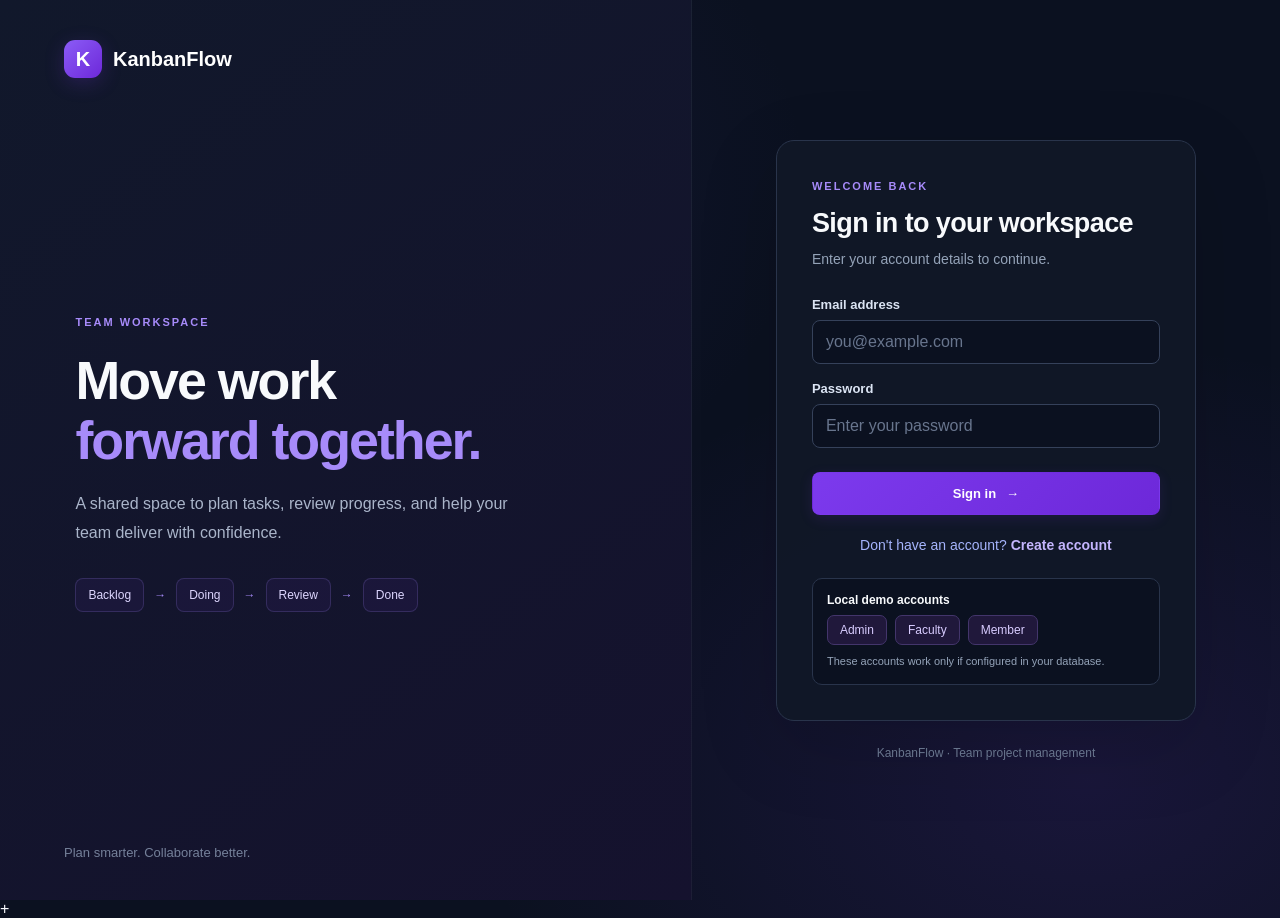
==== frontend/index.html @ b8c50b2b "Initial KanbanFlow project upload" ====
<!doctype html>
<html lang="en">
<head>
  <meta charset="utf-8">
  <meta name="viewport" content="width=device-width, initial-scale=1">
  <title>KanbanFlow | Team Workspace</title>
  <link rel="stylesheet" href="style.css">
</head>
<body class="login-page">
  <main class="login-shell">
+
    <section class="login-visual">
      <div class="brand">
        <span class="brand-mark">K</span>
        <span>KanbanFlow</span>
      </div>

      <div class="visual-copy">
        <span class="eyebrow">TEAM WORKSPACE</span>
        <h1>Move work<br><span>forward together.</span></h1>
        <p>A shared space to plan tasks, review progress, and help your team deliver with confidence.</p>

        <div class="mini-flow">
          <span>Backlog</span><b>→</b>
          <span>Doing</span><b>→</b>
          <span>Review</span><b>→</b>
          <span>Done</span>
        </div>
      </div>

      <div class="visual-footer">Plan smarter. Collaborate better.</div>
    </section>

    <section class="login-panel">
      <div class="mobile-brand brand">
        <span class="brand-mark">K</span>
        <span>KanbanFlow</span>
      </div>

      <div class="login-card">
        <span class="eyebrow">WELCOME BACK</span>
        <h2>Sign in to your workspace</h2>
        <p class="muted">Enter your account details to continue.</p>

        <form id="loginForm">
          <label for="email">Email address</label>
          <input id="email" name="email" type="email"
                 autocomplete="username"
                 placeholder="you@example.com" required>

          <label for="password">Password</label>
          <input id="password" name="password" type="password"
                 autocomplete="current-password"
                 placeholder="Enter your password" required>

          <div id="loginError" class="message error hidden"
               role="alert"></div>

          <button class="btn btn-primary btn-wide"
                  type="submit" id="loginButton">
            Sign in <span>→</span>
          </button>
        </form>

        <div class="register-link">
          Don't have an account?
          <a href="register.html">Create account</a>
        </div>

        <div class="demo-box">
          <strong>Local demo accounts</strong>
          <button type="button" class="demo-fill"
                  data-email="admin@kanban.local"
                  data-password="Admin@123">Admin</button>
          <button type="button" class="demo-fill"
                  data-email="faculty@kanban.local"
                  data-password="Faculty@123">Faculty</button>
          <button type="button" class="demo-fill"
                  data-email="member@kanban.local"
                  data-password="Member@123">Member</button>
          <small>These accounts work only if configured in your database.</small>
        </div>
      </div>

      <footer>KanbanFlow · Team project management</footer>
    </section>

  </main>

  <script src="app.js"></script>
</body>
</html>
---- frontend/style.css ----
/* =========================================
   KANBANFLOW - GLOBAL STYLES
========================================= */

:root {
    --bg: #0b1120;
    --surface: #111827;
    --surface-light: #182238;
    --surface-hover: #202c43;
    --border: #29344b;
    --text: #f8fafc;
    --muted: #94a3b8;
    --purple: #7c3aed;
    --purple-light: #a78bfa;
    --blue: #60a5fa;
    --orange: #fb923c;
    --green: #4ade80;
    --red: #f87171;
    --radius: 14px;
}

* {
    box-sizing: border-box;
}

html {
    scroll-behavior: smooth;
}

body {
    margin: 0;
    font-family: Inter, "Segoe UI", Arial, sans-serif;
    background: var(--bg);
    color: var(--text);
}

button,
input,
textarea,
select {
    font: inherit;
}

button {
    cursor: pointer;
}

button:disabled {
    opacity: 0.6;
    cursor: not-allowed;
}

a {
    color: var(--purple-light);
    text-decoration: none;
}

a:hover {
    color: #ddd6fe;
}

h1,
h2,
h3,
p {
    margin-top: 0;
}

.muted {
    color: var(--muted);
    line-height: 1.6;
}

.eyebrow {
    color: var(--purple-light);
    font-size: 11px;
    font-weight: 800;
    letter-spacing: 2px;
}

.hidden,
[hidden] {
    display: none !important;
}

/* =========================================
   BRAND
========================================= */

.brand {
    display: flex;
    align-items: center;
    gap: 11px;
    color: white;
    font-size: 20px;
    font-weight: 800;
}

.brand-mark {
    display: inline-flex;
    align-items: center;
    justify-content: center;
    width: 38px;
    height: 38px;
    flex-shrink: 0;
    border-radius: 11px;
    background: linear-gradient(135deg, #8b5cf6, #6d28d9);
    color: white;
    box-shadow: 0 5px 20px #7c3aed35;
}

/* =========================================
   LOGIN AND REGISTRATION
========================================= */

.login-page {
    min-height: 100vh;
    min-height: 100svh;
    background:
        radial-gradient(ellipse at 15% 20%, #312e8140, transparent 40%),
        radial-gradient(ellipse at 85% 85%, #7c3aed20, transparent 40%),
        var(--bg);
}

.login-shell {
    display: grid;
    grid-template-columns: minmax(0, 1fr) minmax(0, 0.85fr);
    align-items: stretch;
    width: 100%;
    min-height: 100vh;
    min-height: 100svh;
}

.login-visual {
    grid-column: 1;
    grid-row: 1;
    display: flex;
    flex-direction: column;
    justify-content: space-between;
    min-width: 0;
    min-height: 100vh;
    min-height: 100svh;
    padding: 40px clamp(24px, 5vw, 70px);
    border-right: 1px solid #ffffff0b;
    background: linear-gradient(145deg, #11182b, #15122e);
}

.visual-copy {
    width: 100%;
    max-width: 540px;
    margin: auto;
}

.visual-copy h1 {
    margin: 20px 0;
    font-size: clamp(36px, 4.2vw, 60px);
    line-height: 1.12;
    letter-spacing: -2px;
}

.visual-copy h1 span {
    color: var(--purple-light);
}

.visual-copy p {
    max-width: 460px;
    color: #aab5ca;
    font-size: 16px;
    line-height: 1.8;
}

.mini-flow {
    display: flex;
    align-items: center;
    flex-wrap: wrap;
    gap: 10px;
    margin-top: 30px;
    color: #ddd6fe;
    font-size: 12px;
}

.mini-flow span {
    padding: 9px 12px;
    border: 1px solid #a78bfa30;
    border-radius: 8px;
    background: #7c3aed12;
}

.mini-flow b {
    color: #a78bfa;
}

.visual-footer {
    color: #75819a;
    font-size: 13px;
}

.login-panel {
    grid-column: 2;
    grid-row: 1;
    display: flex;
    flex-direction: column;
    align-items: center;
    justify-content: center;
    min-width: 0;
    min-height: 100vh;
    min-height: 100svh;
    padding: clamp(20px, 4vw, 45px);
}

.login-card {
    width: 100%;
    max-width: 420px;
    padding: clamp(22px, 3vw, 35px);
    border: 1px solid var(--border);
    border-radius: 18px;
    background: #111827ef;
    box-shadow: 0 25px 80px #00000025;
}

.login-card h2 {
    margin: 14px 0 9px;
    font-size: 27px;
    letter-spacing: -0.6px;
}

.login-card .muted {
    margin-bottom: 27px;
    font-size: 14px;
}

.login-card label,
.task-dialog label {
    display: block;
    margin: 17px 0 8px;
    color: #dbe4f3;
    font-size: 13px;
    font-weight: 600;
}

.login-card input,
.task-dialog input,
.task-dialog textarea,
.task-dialog select {
    width: 100%;
    min-width: 0;
    padding: 12px 13px;
    border: 1px solid #35415a;
    border-radius: 8px;
    outline: none;
    background: #0b1120;
    color: white;
    transition: border-color 0.2s ease, box-shadow 0.2s ease;
}

.login-card input:focus,
.task-dialog input:focus,
.task-dialog textarea:focus,
.task-dialog select:focus {
    border-color: var(--purple-light);
    box-shadow: 0 0 0 3px #7c3aed20;
}

.login-card input::placeholder,
.task-dialog input::placeholder,
.task-dialog textarea::placeholder {
    color: #68758d;
}

.mobile-brand {
    display: none;
}

.register-link {
    margin-top: 22px;
    color: #a5b4fc;
    text-align: center;
    font-size: 14px;
}

.register-link a {
    color: #c4b5fd;
    font-weight: 700;
}

.register-link a:hover {
    text-decoration: underline;
}

.demo-box {
    display: flex;
    flex-wrap: wrap;
    align-items: center;
    gap: 8px;
    margin-top: 25px;
    padding: 14px;
    border: 1px solid var(--border);
    border-radius: 10px;
    background: #0b1120;
}

.demo-box strong,
.demo-box small {
    flex-basis: 100%;
}

.demo-box strong {
    font-size: 12px;
}

.demo-box small {
    color: var(--muted);
    font-size: 11px;
    line-height: 1.5;
}

.demo-fill {
    padding: 7px 12px;
    border: 1px solid #43356b;
    border-radius: 7px;
    background: #20183b;
    color: #d8ccff;
    font-size: 12px;
}

.demo-fill:hover {
    background: #34215c;
}

.login-panel footer {
    margin-top: 25px;
    color: #68758d;
    text-align: center;
    font-size: 12px;
}

/* =========================================
   BUTTONS AND MESSAGES
========================================= */

.btn {
    display: inline-flex;
    align-items: center;
    justify-content: center;
    gap: 10px;
    min-height: 40px;
    padding: 11px 16px;
    border: 1px solid transparent;
    border-radius: 8px;
    font-size: 13px;
    font-weight: 700;
    transition:
        background 0.2s ease,
        border-color 0.2s ease,
        transform 0.2s ease,
        box-shadow 0.2s ease;
}

.btn-primary {
    background: linear-gradient(135deg, #7c3aed, #6d28d9);
    color: white;
    box-shadow: 0 4px 14px #7c3aed20;
}

.btn-primary:hover:not(:disabled) {
    background: linear-gradient(135deg, #8b5cf6, #7c3aed);
    transform: translateY(-1px);
    box-shadow: 0 6px 18px #7c3aed30;
}

.btn-secondary {
    border-color: var(--border);
    background: var(--surface-light);
    color: #dbe4f3;
}

.btn-secondary:hover:not(:disabled) {
    border-color: #465575;
    background: #25314a;
}

.btn-wide {
    width: 100%;
    margin-top: 24px;
    padding: 13px;
}

.message {
    margin-top: 12px;
    font-size: 13px;
    line-height: 1.6;
    overflow-wrap: anywhere;
}

.message.error {
    color: #fca5a5;
}

.message.success {
    color: #86efac;
}

/* =========================================
   APPLICATION DASHBOARD
========================================= */

.app-page {
    min-height: 100vh;
    background:
        radial-gradient(ellipse at 90% 0%, #312e8110, transparent 36%),
        var(--bg);
}

.sidebar {
    position: fixed;
    inset: 0 auto 0 0;
    z-index: 100;
    display: flex;
    flex-direction: column;
    width: 250px;
    padding: 25px 17px;
    border-right: 1px solid var(--border);
    background: #0d1424;
    overflow-y: auto;
}

.sidebar .brand {
    padding: 0 9px;
    font-size: 19px;
}

.workspace-label {
    margin: 42px 10px 14px;
    color: #69768e;
    font-size: 10px;
    font-weight: 800;
    letter-spacing: 1.7px;
}

.side-nav {
    display: grid;
    gap: 8px;
}

.nav-item {
    display: flex;
    align-items: center;
    gap: 12px;
    width: 100%;
    padding: 12px;
    border: 1px solid transparent;
    border-radius: 9px;
    background: transparent;
    color: #a5b4cc;
    text-align: left;
    font-size: 13px;
    font-weight: 600;
    transition: background 0.2s ease, color 0.2s ease;
}

.nav-item > span {
    width: 20px;
    flex-shrink: 0;
    text-align: center;
    font-size: 17px;
}

.nav-item:hover {
    background: #182238;
    color: white;
}

.nav-item.active {
    border-color: #8b5cf635;
    background: #7c3aed20;
    color: #c4b5fd;
}

.nav-item .count {
    margin-left: auto;
}

.sidebar-bottom {
    margin-top: auto;
    padding-top: 20px;
}

.help-card {
    margin-bottom: 18px;
    padding: 15px;
    border: 1px solid #7c3aed35;
    border-radius: 11px;
    background: linear-gradient(145deg, #241744, #17182d);
}

.help-icon {
    display: block;
    margin-bottom: 12px;
    color: #c4b5fd;
    font-size: 21px;
}

.help-card strong {
    font-size: 12px;
}

.help-card p {
    margin: 8px 0 0;
    color: #a4acc1;
    font-size: 11px;
    line-height: 1.7;
}

.logout-btn {
    color: #fca5a5;
}

.main-content {
    min-height: 100vh;
    margin-left: 250px;
    padding: 30px;
}

.topbar {
    display: flex;
    align-items: center;
    justify-content: space-between;
    gap: 20px;
    margin-bottom: 35px;
    padding-bottom: 25px;
    border-bottom: 1px solid var(--border);
}

.topbar h1 {
    margin: 8px 0 0;
    font-size: 27px;
    letter-spacing: -0.6px;
}

.profile-area {
    display: flex;
    align-items: center;
    gap: 12px;
}

.profile-area strong,
.profile-area small {
    display: block;
}

.profile-area strong {
    font-size: 13px;
}

.profile-area small {
    margin-top: 4px;
    color: var(--muted);
    font-size: 11px;
}

.avatar {
    display: flex;
    align-items: center;
    justify-content: center;
    width: 42px;
    height: 42px;
    flex-shrink: 0;
    border: 1px solid #a78bfa55;
    border-radius: 50%;
    background: #7c3aed25;
    color: #ddd6fe;
    font-weight: 800;
}

.mobile-menu {
    display: none;
    padding: 8px 10px;
    border: 1px solid var(--border);
    border-radius: 7px;
    background: var(--surface);
    color: white;
}

.view {
    display: none;
}

.view.active {
    display: block;
    width: 100%;
    min-width: 0;
}

.welcome-row,
.board-heading {
    display: flex;
    align-items: center;
    justify-content: space-between;
    gap: 20px;
    margin-bottom: 25px;
}

.welcome-row h2,
.board-heading h2 {
    margin-bottom: 7px;
    font-size: 19px;
}

.welcome-row p,
.board-heading p {
    margin-bottom: 0;
    font-size: 13px;
}

/* =========================================
   DASHBOARD STATISTICS
========================================= */

.stats-grid {
    display: grid;
    grid-template-columns: repeat(4, minmax(0, 1fr));
    gap: 17px;
    margin-bottom: 36px;
}

.stat-card {
    min-width: 0;
    padding: 20px;
    border: 1px solid var(--border);
    border-radius: var(--radius);
    background: linear-gradient(145deg, #121c2e, #111827);
    transition: border-color 0.2s ease, transform 0.2s ease;
}

.stat-card:hover {
    border-color: #465575;
    transform: translateY(-2px);
}

.stat-top {
    display: flex;
    align-items: center;
    justify-content: space-between;
    gap: 8px;
    color: #b4bfd2;
    font-size: 12px;
}

.stat-card > strong {
    display: block;
    margin: 18px 0 8px;
    font-size: 31px;
    letter-spacing: -1px;
}

.stat-card > small {
    color: #7f8ca5;
    font-size: 11px;
}

.stat-icon {
    display: flex;
    align-items: center;
    justify-content: center;
    width: 34px;
    height: 34px;
    border-radius: 9px;
    font-size: 17px;
}

.stat-icon.purple {
    background: #7c3aed25;
    color: #c4b5fd;
}

.stat-icon.blue {
    background: #3b82f625;
    color: #93c5fd;
}

.stat-icon.orange {
    background: #f9731625;
    color: #fdba74;
}

.stat-icon.green {
    background: #22c55e25;
    color: #86efac;
}

/* =========================================
   KANBAN BOARD
========================================= */

.board {
    display: grid;
    grid-template-columns: repeat(4, minmax(220px, 1fr));
    align-items: start;
    gap: 16px;
    overflow-x: auto;
    padding-bottom: 15px;
}

.kanban-column {
    min-width: 0;
    min-height: 350px;
    padding: 13px;
    border: 1px solid var(--border);
    border-radius: 12px;
    background: #0e1627;
}

.column-head {
    display: flex;
    align-items: center;
    gap: 9px;
    margin-bottom: 17px;
}

.column-head h3 {
    flex: 1;
    margin: 0;
    font-size: 13px;
}

.column-dot {
    width: 8px;
    height: 8px;
    flex-shrink: 0;
    border-radius: 50%;
}

.column-dot.backlog {
    background: #94a3b8;
}

.column-dot.doing {
    background: #60a5fa;
}

.column-dot.review {
    background: #fb923c;
}

.column-dot.done {
    background: #4ade80;
}

.count {
    display: inline-flex;
    align-items: center;
    justify-content: center;
    min-width: 25px;
    height: 24px;
    padding: 0 7px;
    border-radius: 7px;
    background: #202b40;
    color: #cbd5e1;
    font-size: 11px;
}

.task-list {
    display: grid;
    gap: 12px;
    min-height: 60px;
}

.task-card {
    padding: 14px;
    border: 1px solid #29364d;
    border-radius: 10px;
    background: #151f32;
    overflow-wrap: anywhere;
    transition: border-color 0.2s ease, transform 0.2s ease;
}

.task-card:hover {
    border-color: #465575;
    transform: translateY(-1px);
}

.task-card h4 {
    margin: 10px 0;
    font-size: 13px;
    line-height: 1.5;
}

.task-card p {
    color: #94a3b8;
    font-size: 12px;
    line-height: 1.6;
    overflow-wrap: anywhere;
}

.task-card small {
    color: #8d9ab0;
    font-size: 10px;
}

.task-card button,
.task-card select {
    max-width: 100%;
    margin-top: 8px;
    padding: 7px;
    border: 1px solid var(--border);
    border-radius: 6px;
    background: #0b1120;
    color: #dbe4f3;
    font-size: 11px;
}

.task-card button:hover {
    border-color: var(--purple-light);
}

.task-meta {
    display: flex;
    flex-wrap: wrap;
    gap: 7px;
    margin: 10px 0;
}

.priority {
    display: inline-block;
    padding: 5px 8px;
    border-radius: 5px;
    font-size: 10px;
    font-weight: 700;
}

.priority-LOW {
    background: #334155;
    color: #cbd5e1;
}

.priority-MEDIUM {
    background: #1e3a5f;
    color: #93c5fd;
}

.priority-HIGH {
    background: #5a252c;
    color: #fca5a5;
}

/* =========================================
   ANALYTICS
========================================= */

.analytics-layout {
    display: grid;
    grid-template-columns: repeat(2, minmax(0, 1fr));
    gap: 18px;
}

.panel {
    min-width: 0;
    margin-bottom: 22px;
    padding: 23px;
    border: 1px solid var(--border);
    border-radius: var(--radius);
    background: linear-gradient(145deg, #121b2b, #111827);
    box-shadow: 0 8px 25px #0000000a;
}

.panel h3 {
    margin-bottom: 20px;
    font-size: 15px;
}

.panel > p {
    font-size: 13px;
}

.bar-chart {
    display: grid;
    gap: 19px;
}

.bar-row {
    display: grid;
    grid-template-columns: 85px minmax(40px, 1fr) 30px;
    align-items: center;
    gap: 10px;
    font-size: 12px;
}

.bar-track,
.progress-track {
    height: 9px;
    overflow: hidden;
    border-radius: 20px;
    background: #273248;
}

.bar-fill,
.progress-fill {
    height: 100%;
    border-radius: inherit;
    background: linear-gradient(90deg, #7c3aed, #a78bfa);
    transition: width 0.3s ease;
}

.health-line {
    display: flex;
    justify-content: space-between;
    gap: 12px;
    margin: 24px 0 10px;
    color: #b6c1d3;
    font-size: 12px;
}

.health-line strong {
    color: white;
}

.purple-fill {
    background: linear-gradient(90deg, #7c3aed, #c084fc);
}

/* =========================================
   TEAM MANAGEMENT
========================================= */

#teamView {
    display: block;
    width: 100%;
    min-width: 0;
}

#teamView > .welcome-row {
    width: 100%;
    margin-bottom: 24px;
}

#createTeamPanel {
    display: block;
    position: static;
    float: none;
    width: 100%;
    max-width: 100%;
    margin: 0 0 24px;
    padding: 28px;
    clear: both;
    box-sizing: border-box;
    border-color: #7c3aed45;
    background:
        radial-gradient(ellipse at 100% 0%, #7c3aed12, transparent 45%),
        linear-gradient(145deg, #141d30, #111827);
}

#teamView #createTeamPanel[hidden],
#createTeamPanel[hidden] {
    display: none !important;
}

#createTeamPanel > h3 {
    margin-bottom: 8px;
    font-size: 21px;
    letter-spacing: -0.4px;
}

#createTeamPanel > .muted {
    margin-bottom: 26px;
    font-size: 13px;
}

/* Create Team form */

#createTeamForm {
    display: grid;
    grid-template-columns: repeat(2, minmax(0, 1fr));
    column-gap: 22px;
    row-gap: 8px;
    align-items: start;
    width: 100%;
    min-width: 0;
}

#createTeamForm label {
    display: block;
    margin: 10px 0 8px;
    color: #dbe4f3;
    font-size: 13px;
    font-weight: 700;
}

#createTeamForm input,
#createTeamForm select {
    display: block;
    width: 100%;
    max-width: 100%;
    min-width: 0;
    min-height: 47px;
    padding: 12px 14px;
    border: 1px solid #35415a;
    border-radius: 10px;
    outline: none;
    background: #0b1120;
    color: #f8fafc;
    font-size: 13px;
    transition:
        border-color 0.2s ease,
        box-shadow 0.2s ease,
        background 0.2s ease;
}

#createTeamForm input::placeholder {
    color: #71809a;
}

#createTeamForm input:hover,
#createTeamForm select:hover {
    border-color: #53617e;
}

#createTeamForm input:focus,
#createTeamForm select:focus {
    border-color: var(--purple-light);
    box-shadow: 0 0 0 3px #7c3aed25;
}

#createTeamForm select:disabled {
    opacity: 0.6;
    cursor: not-allowed;
}

#createTeamForm select option {
    padding: 9px;
    background: #111827;
    color: #f8fafc;
}

#createTeamForm select[multiple] {
    min-height: 170px;
    padding: 8px;
    border-radius: 10px;
}

#createTeamForm select[multiple] option {
    padding: 10px 12px;
    margin: 2px 0;
    border-radius: 6px;
}

#createTeamForm select[multiple] option:checked {
    background: #493078 linear-gradient(0deg, #493078 0%, #493078 100%);
    color: #ffffff;
}

#createTeamForm > .muted {
    grid-column: 1 / -1;
    margin: 4px 0 8px;
    font-size: 12px;
}

#createTeamForm .full-width,
#createTeamForm .form-field.full-width {
    grid-column: 1 / -1;
}

#createTeamForm .form-field {
    display: flex;
    flex-direction: column;
    width: 100%;
    min-width: 0;
    gap: 9px;
}

/* Create Team messages */

#createTeamMessage {
    grid-column: 1 / -1;
    margin: 5px 0 8px;
    padding: 12px 14px;
    border: 1px solid transparent;
    border-radius: 9px;
    font-size: 13px;
    line-height: 1.6;
    overflow-wrap: anywhere;
}

#createTeamMessage.success {
    border-color: #166534;
    background: #14532d25;
    color: #86efac;
}

#createTeamMessage.error {
    border-color: #991b1b;
    background: #7f1d1d25;
    color: #fca5a5;
}

/* Create Team buttons */

#createTeamButton {
    grid-column: 1 / -1;
    justify-self: start;
    min-width: 165px;
    min-height: 46px;
    margin-top: 5px;
    padding: 12px 22px;
    border-radius: 10px;
}

#createTeamButton:disabled {
    transform: none;
    box-shadow: none;
}

#createTeamPanel .create-team-heading {
    display: flex;
    align-items: flex-start;
    gap: 16px;
    width: 100%;
}

#createTeamPanel .create-team-form {
    display: grid;
    grid-template-columns: repeat(2, minmax(0, 1fr));
    width: 100%;
    gap: 22px 20px;
    box-sizing: border-box;
}

#createTeamPanel .create-team-actions {
    display: flex;
    align-items: center;
    justify-content: space-between;
    flex-wrap: wrap;
    gap: 16px;
    width: 100%;
}

#createTeamPanel .create-team-buttons {
    display: flex;
    align-items: center;
    gap: 10px;
    margin-left: auto;
}

#createTeamPanel .create-team-buttons .btn {
    min-width: 0;
}

/* Created Teams list */

#teamView .created-teams-panel,
#teamView .table-panel {
    position: static;
    float: none;
    width: 100%;
    max-width: 100%;
    margin-bottom: 24px;
    clear: both;
    box-sizing: border-box;
}

#createdTeamsList {
    display: grid;
    grid-template-columns: repeat(2, minmax(0, 1fr));
    gap: 16px;
    width: 100%;
    min-width: 0;
}

#createdTeamsList > p {
    grid-column: 1 / -1;
    margin-bottom: 0;
    color: var(--muted);
    font-size: 13px;
    line-height: 1.7;
}

.team-card {
    min-width: 0;
    padding: 19px;
    border: 1px solid var(--border);
    border-radius: 12px;
    background: linear-gradient(145deg, #172238, #121a2a);
    transition: border-color 0.2s ease, transform 0.2s ease;
}

.team-card:hover {
    border-color: #6d4ca4;
    transform: translateY(-2px);
}

.team-card h4 {
    margin: 0 0 15px;
    font-size: 16px;
    line-height: 1.5;
    overflow-wrap: anywhere;
}

.team-card p {
    margin: 10px 0 0;
    color: #b7c3d6;
    font-size: 12px;
    line-height: 1.7;
    overflow-wrap: anywhere;
}

.team-card strong {
    color: #e2e8f0;
}

.team-card .team-card-label {
    display: inline-flex;
    align-items: center;
    gap: 6px;
    margin-bottom: 12px;
    padding: 5px 9px;
    border: 1px solid #7c3aed35;
    border-radius: 20px;
    background: #7c3aed18;
    color: #c4b5fd;
    font-size: 10px;
    font-weight: 800;
    letter-spacing: 0.4px;
}

.team-member-list {
    display: flex;
    flex-wrap: wrap;
    gap: 7px;
    margin-top: 9px;
}

.team-member-chip {
    max-width: 100%;
    padding: 6px 9px;
    border: 1px solid #334155;
    border-radius: 7px;
    background: #0b1120;
    color: #cbd5e1;
    font-size: 11px;
    overflow-wrap: anywhere;
}

/* =========================================
   TABLES
========================================= */

.table-panel {
    padding: 0;
    overflow: hidden;
}

.table-panel > h3 {
    margin: 0;
    padding: 22px 23px;
}

.table-wrap {
    width: 100%;
    overflow-x: auto;
}

table {
    width: 100%;
    border-collapse: collapse;
    text-align: left;
}

th,
td {
    padding: 16px 20px;
    border-bottom: 1px solid var(--border);
    font-size: 12px;
    white-space: nowrap;
}

th {
    background: #151f32;
    color: #9eacc3;
    font-weight: 700;
}

td {
    color: #dbe4f3;
}

tbody tr {
    transition: background 0.15s ease;
}

tbody tr:hover {
    background: #182238;
}

tbody tr:last-child td {
    border-bottom: none;
}

/* =========================================
   FACULTY APPROVAL
========================================= */

.faculty-pending-list {
    display: grid;
    gap: 12px;
}

.faculty-pending-list > * {
    min-width: 0;
}

.faculty-pending-list .panel,
.faculty-pending-list article {
    border: 1px solid var(--border);
    border-radius: 10px;
    background: #151f32;
}

/* =========================================
   TASK AND REVIEW DIALOGS
========================================= */

.task-dialog {
    width: min(540px, calc(100% - 30px));
    max-height: 90vh;
    max-height: 90svh;
    overflow-y: auto;
    padding: 25px;
    border: 1px solid #38445e;
    border-radius: 16px;
    background: #111827;
    color: white;
    box-shadow: 0 30px 100px #0009;
}

.task-dialog::backdrop {
    background: #030712bd;
    backdrop-filter: blur(4px);
}

.dialog-head {
    display: flex;
    align-items: flex-start;
    justify-content: space-between;
    gap: 20px;
    margin-bottom: 20px;
}

.dialog-head h2 {
    margin: 9px 0 0;
    font-size: 21px;
}

.icon-button {
    display: inline-flex;
    align-items: center;
    justify-content: center;
    width: 35px;
    height: 35px;
    flex-shrink: 0;
    border: 1px solid var(--border);
    border-radius: 8px;
    background: #1b263a;
    color: white;
    font-size: 22px;
}

.icon-button:hover {
    background: #2a3750;
}

.form-grid {
    display: grid;
    grid-template-columns: repeat(2, minmax(0, 1fr));
    gap: 15px;
}

.task-dialog textarea {
    min-height: 90px;
    resize: vertical;
}

.dialog-actions {
    display: flex;
    justify-content: flex-end;
    flex-wrap: wrap;
    gap: 10px;
    margin-top: 25px;
}

.review-task-title {
    color: #c4b5fd;
    font-weight: 700;
    line-height: 1.6;
}

/* =========================================
   TOAST MESSAGES
========================================= */

.toast {
    position: fixed;
    right: 25px;
    bottom: 25px;
    z-index: 200;
    max-width: min(380px, calc(100% - 40px));
    padding: 14px 18px;
    border: 1px solid #51417a;
    border-radius: 10px;
    background: #21183a;
    color: #ede9fe;
    font-size: 13px;
    line-height: 1.5;
    box-shadow: 0 10px 35px #0005;
}

.toast:empty {
    display: none;
}

/* =========================================
   TABLET RESPONSIVENESS
========================================= */

@media (max-width: 1150px) {
    .main-content {
        padding: 23px;
    }

    .stats-grid {
        grid-template-columns: repeat(2, minmax(0, 1fr));
    }

    .board {
        grid-template-columns: repeat(4, 230px);
    }

    .login-shell {
        grid-template-columns: minmax(0, 1fr) minmax(0, 1fr);
    }

    .login-visual {
        padding: 35px 5%;
    }

    .login-panel {
        padding: 25px;
    }

    .login-card {
        padding: 27px;
    }

    #createdTeamsList {
        grid-template-columns: 1fr;
    }
}

/* =========================================
   MOBILE NAVIGATION AND LOGIN
========================================= */

@media (max-width: 800px) {
    .login-shell {
        grid-template-columns: minmax(0, 1fr);
    }

    .login-visual {
        display: none;
    }

    .login-panel {
        grid-column: 1;
        grid-row: 1;
        min-height: 100vh;
        min-height: 100svh;
        padding: 25px 18px;
    }

    .mobile-brand {
        display: flex;
        margin-bottom: 25px;
    }

    .login-card {
        width: 100%;
        max-width: 460px;
        padding: 25px;
    }

    .sidebar {
        width: 250px;
        transform: translateX(-100%);
        transition: transform 0.25s ease;
        box-shadow: none;
    }

    .sidebar.open {
        transform: translateX(0);
        box-shadow: 20px 0 60px #0007;
    }

    .main-content {
        margin-left: 0;
        padding: 20px;
    }

    .mobile-menu {
        display: inline-block;
    }

    .topbar {
        justify-content: flex-start;
        flex-wrap: wrap;
    }

    .topbar > div:nth-child(2) {
        flex: 1;
        min-width: 0;
    }

    .profile-area {
        margin-left: auto;
    }

    .topbar h1 {
        font-size: 22px;
    }

    .analytics-layout {
        grid-template-columns: minmax(0, 1fr);
    }

    #createTeamForm,
    #teamView #createTeamForm {
        grid-template-columns: minmax(0, 1fr);
    }

    #createTeamForm .full-width,
    #createTeamForm .form-field.full-width,
    #createTeamForm > .muted,
    #createTeamMessage,
    #createTeamButton {
        grid-column: 1;
    }

    #createTeamPanel .create-team-form {
        grid-template-columns: minmax(0, 1fr);
    }

    #createTeamPanel .create-team-actions {
        align-items: stretch;
        flex-direction: column;
    }

    #createTeamPanel .create-team-buttons {
        width: 100%;
        margin-left: 0;
    }

    #createTeamPanel .create-team-buttons .btn {
        flex: 1;
    }

    #createTeamButton {
        width: 100%;
    }

    #createdTeamsList {
        grid-template-columns: minmax(0, 1fr);
    }
}

/* =========================================
   SMALL MOBILE
========================================= */

@media (max-width: 520px) {
    .main-content {
        padding: 14px;
    }

    .topbar {
        gap: 10px;
    }

    .topbar h1 {
        font-size: 18px;
    }

    .profile-area {
        gap: 7px;
    }

    .profile-area strong {
        max-width: 100px;
        overflow-wrap: anywhere;
        font-size: 11px;
    }

    .avatar {
        width: 34px;
        height: 34px;
    }

    .welcome-row,
    .board-heading {
        align-items: flex-start;
        flex-wrap: wrap;
    }

    .stats-grid {
        gap: 10px;
    }

    .stat-card {
        padding: 13px;
    }

    .stat-card > strong {
        font-size: 25px;
    }

    .stat-card > small {
        line-height: 1.5;
    }

    .board {
        grid-template-columns: repeat(4, 245px);
    }

    .panel {
        padding: 16px;
    }

    .table-panel {
        padding: 0;
    }

    .table-panel > h3 {
        padding: 17px 16px;
    }

    .form-grid {
        grid-template-columns: minmax(0, 1fr);
        gap: 0;
    }

    .task-dialog {
        padding: 18px;
    }

    .dialog-actions {
        justify-content: stretch;
    }

    .dialog-actions .btn {
        flex: 1;
    }

    #createTeamPanel {
        padding: 19px 16px;
    }

    #createTeamForm {
        row-gap: 5px;
    }

    #createTeamButton {
        width: 100%;
    }

    #createdTeamsList {
        grid-template-columns: minmax(0, 1fr);
    }

    .team-card {
        padding: 16px;
    }

    .login-card {
        padding: 22px;
    }
}

/* =========================================
   ACCESSIBILITY
========================================= */

button:focus-visible,
a:focus-visible,
input:focus-visible,
select:focus-visible,
textarea:focus-visible {
    outline: 2px solid var(--purple-light);
    outline-offset: 3px;
}

@media (prefers-reduced-motion: reduce) {
    *,
    *::before,
    *::after {
        scroll-behavior: auto !important;
        transition-duration: 0.01ms !important;
        animation-duration: 0.01ms !important;
        animation-iteration-count: 1 !important;
    }
}
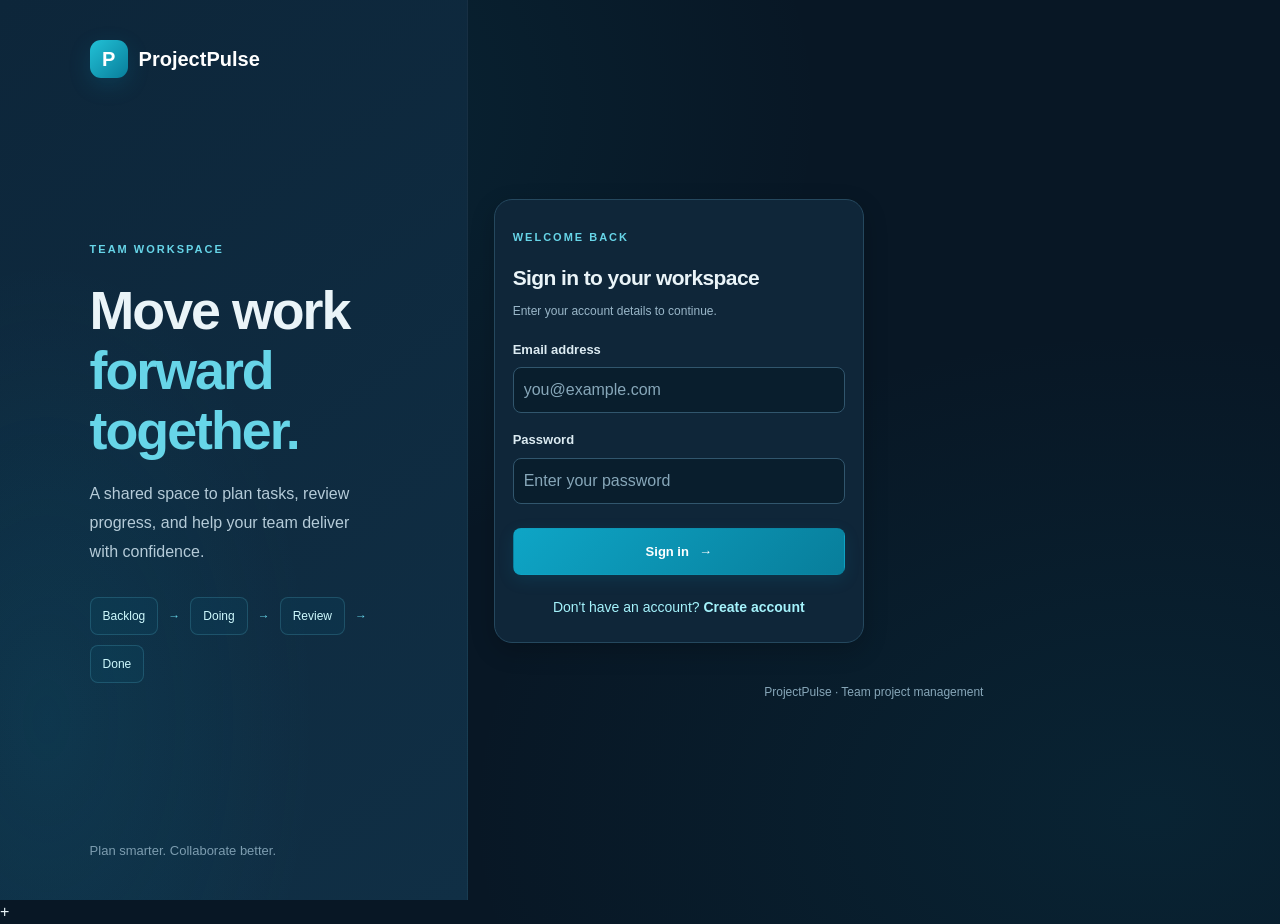
==== commit cdd4ac34: "Update project features and UI" ====
--- a/frontend/index.html
+++ b/frontend/index.html
@@ -4,7 +4,7 @@
 <head>
   <meta charset="utf-8">
   <meta name="viewport" content="width=device-width, initial-scale=1">
-  <title>KanbanFlow | Team Workspace</title>
+  <title>ProjectPulse| Team Workspace</title>
   <link rel="stylesheet" href="style.css">
 </head>
 <body class="login-page">
@@ -12,8 +12,8 @@
 +
     <section class="login-visual">
       <div class="brand">
-        <span class="brand-mark">K</span>
-        <span>KanbanFlow</span>
+        <span class="brand-mark">P</span>
+        <span>ProjectPulse</span>
       </div>
 
       <div class="visual-copy">
@@ -34,8 +34,8 @@
 
     <section class="login-panel">
       <div class="mobile-brand brand">
-        <span class="brand-mark">K</span>
-        <span>KanbanFlow</span>
+        <span class="brand-mark">P</span>
+        <span>ProjectPulse</span>
       </div>
 
       <div class="login-card">
@@ -68,22 +68,10 @@
           <a href="register.html">Create account</a>
         </div>
 
-        <div class="demo-box">
-          <strong>Local demo accounts</strong>
-          <button type="button" class="demo-fill"
-                  data-email="admin@kanban.local"
-                  data-password="Admin@123">Admin</button>
-          <button type="button" class="demo-fill"
-                  data-email="faculty@kanban.local"
-                  data-password="Faculty@123">Faculty</button>
-          <button type="button" class="demo-fill"
-                  data-email="member@kanban.local"
-                  data-password="Member@123">Member</button>
-          <small>These accounts work only if configured in your database.</small>
-        </div>
+       
       </div>
 
-      <footer>KanbanFlow · Team project management</footer>
+      <footer>ProjectPulse · Team project management</footer>
     </section>
 
   </main>
--- a/frontend/style.css
+++ b/frontend/style.css
@@ -1,201 +1,35 @@
-
-/* =========================================
-   KANBANFLOW - GLOBAL STYLES
-========================================= */
-
+/* KANBANFLOW — Ocean Blue theme */
 :root {
-    --bg: #0b1120;
-    --surface: #111827;
-    --surface-light: #182238;
-    --surface-hover: #202c43;
-    --border: #29344b;
-    --text: #f8fafc;
-    --muted: #94a3b8;
-    --purple: #7c3aed;
-    --purple-light: #a78bfa;
-    --blue: #60a5fa;
-    --orange: #fb923c;
-    --green: #4ade80;
-    --red: #f87171;
-    --radius: 14px;
-}
-
-* {
-    box-sizing: border-box;
-}
-
-html {
-    scroll-behavior: smooth;
-}
-
-body {
-    margin: 0;
-    font-family: Inter, "Segoe UI", Arial, sans-serif;
-    background: var(--bg);
-    color: var(--text);
-}
-
-button,
-input,
-textarea,
-select {
-    font: inherit;
-}
-
-button {
-    cursor: pointer;
-}
-
-button:disabled {
-    opacity: 0.6;
-    cursor: not-allowed;
-}
-
-a {
-    color: var(--purple-light);
-    text-decoration: none;
-}
-
-a:hover {
-    color: #ddd6fe;
-}
-
-h1,
-h2,
-h3,
-p {
-    margin-top: 0;
-}
-
-.muted {
-    color: var(--muted);
-    line-height: 1.6;
-}
-
-.eyebrow {
-    color: var(--purple-light);
-    font-size: 11px;
-    font-weight: 800;
-    letter-spacing: 2px;
-}
-
-.hidden,
-[hidden] {
-    display: none !important;
-}
-
-/* =========================================
-   BRAND
-========================================= */
-
-.brand {
-    display: flex;
-    align-items: center;
-    gap: 11px;
-    color: white;
-    font-size: 20px;
-    font-weight: 800;
-}
-
-.brand-mark {
-    display: inline-flex;
-    align-items: center;
-    justify-content: center;
-    width: 38px;
-    height: 38px;
-    flex-shrink: 0;
-    border-radius: 11px;
-    background: linear-gradient(135deg, #8b5cf6, #6d28d9);
-    color: white;
-    box-shadow: 0 5px 20px #7c3aed35;
-}
-
-/* =========================================
-   LOGIN AND REGISTRATION
-========================================= */
-
-.login-page {
-    min-height: 100vh;
-    min-height: 100svh;
-    background:
-        radial-gradient(ellipse at 15% 20%, #312e8140, transparent 40%),
-        radial-gradient(ellipse at 85% 85%, #7c3aed20, transparent 40%),
-        var(--bg);
-}
-
-.login-shell {
-    display: grid;
-    grid-template-columns: minmax(0, 1fr) minmax(0, 0.85fr);
-    align-items: stretch;
-    width: 100%;
-    min-height: 100vh;
-    min-height: 100svh;
-}
-
-.login-visual {
-    grid-column: 1;
-    grid-row: 1;
-    display: flex;
-    flex-direction: column;
-    justify-content: space-between;
-    min-width: 0;
-    min-height: 100vh;
-    min-height: 100svh;
-    padding: 40px clamp(24px, 5vw, 70px);
-    border-right: 1px solid #ffffff0b;
-    background: linear-gradient(145deg, #11182b, #15122e);
-}
-
-.visual-copy {
-    width: 100%;
-    max-width: 540px;
-    margin: auto;
-}
-
-.visual-copy h1 {
-    margin: 20px 0;
-    font-size: clamp(36px, 4.2vw, 60px);
-    line-height: 1.12;
-    letter-spacing: -2px;
-}
-
-.visual-copy h1 span {
-    color: var(--purple-light);
-}
-
-.visual-copy p {
-    max-width: 460px;
-    color: #aab5ca;
-    font-size: 16px;
-    line-height: 1.8;
-}
-
-.mini-flow {
-    display: flex;
-    align-items: center;
-    flex-wrap: wrap;
-    gap: 10px;
-    margin-top: 30px;
-    color: #ddd6fe;
-    font-size: 12px;
-}
-
-.mini-flow span {
-    padding: 9px 12px;
-    border: 1px solid #a78bfa30;
-    border-radius: 8px;
-    background: #7c3aed12;
-}
-
-.mini-flow b {
-    color: #a78bfa;
-}
-
-.visual-footer {
-    color: #75819a;
-    font-size: 13px;
-}
-
+  --bg:#081725; --surface:#10283B; --surface-light:#16384F; --surface-hover:#1B4057;
+  --border:#25485E; --text:#EAF4F8; --muted:#9AB7C9; --purple:#0891B2;
+  --purple-light:#67D5E8; --blue:#38BDF8; --orange:#F4B860; --green:#4FD1A5;
+  --red:#FB7185; --radius:14px; --shadow-soft:0 12px 30px #0003;
+  --shadow-card:0 8px 24px #0003;
+}
+*{box-sizing:border-box}
+html{scroll-behavior:smooth}
+body{margin:0;font-family:Inter,"Segoe UI",Arial,sans-serif;background:var(--bg);color:var(--text);line-height:1.5;-webkit-font-smoothing:antialiased}
+button,input,textarea,select{font:inherit}
+button{cursor:pointer}button:disabled{opacity:.6;cursor:not-allowed}
+a{color:var(--purple-light);text-decoration:none}a:hover{color:#CFFAFE}
+h1,h2,h3,p{margin-top:0}.muted{color:var(--muted);line-height:1.6}
+.eyebrow{color:var(--purple-light);font-size:11px;font-weight:800;letter-spacing:2px}
+.hidden,[hidden]{display:none!important}::selection{background:#0891B255;color:#fff}
+.brand{display:flex;align-items:center;gap:11px;color:#fff;font-size:20px;font-weight:800}
+.brand-mark{display:inline-flex;align-items:center;justify-content:center;width:38px;height:38px;flex-shrink:0;border-radius:11px;background:linear-gradient(135deg,#22C1D6,#087E9B);color:#fff;box-shadow:0 7px 22px #0891B230}
+/* Login and registration shared layout */
+.login-page{min-height:100vh;min-height:100svh;background:radial-gradient(ellipse at 12% 12%,#0891B222,transparent 42%),radial-gradient(ellipse at 90% 88%,#0E749022,transparent 42%),var(--bg)}
+.login-shell{display:grid;grid-template-columns:minmax(0,1fr) minmax(0,.85fr);align-items:stretch;gap:0;width:100%;min-height:100vh;min-height:100svh}
+.login-visual{grid-column:1;grid-row:1;display:flex;flex-direction:column;justify-content:space-between;min-width:0;min-height:100vh;min-height:100svh;padding:40px clamp(44px,7vw,120px);border-right:1px solid #ffffff0b;background:radial-gradient(ellipse at 10% 80%,#0891B21C,transparent 45%),linear-gradient(145deg,#0D263A,#102F45)}
+.visual-copy{width:100%;max-width:540px;margin:auto}
+.visual-copy h1{margin:20px 0;font-size:clamp(36px,4.2vw,60px);line-height:1.12;letter-spacing:-2px}
+.visual-copy h1 span{color:var(--purple-light)}
+.visual-copy p{max-width:460px;color:#B5CBD8;font-size:16px;line-height:1.8}
+.mini-flow{display:flex;align-items:center;flex-wrap:wrap;gap:10px;margin-top:30px;color:#CFFAFE;font-size:12px}
+.mini-flow span{padding:9px 12px;border:1px solid #67D5E830;border-radius:8px;background:#0891B212;white-space:nowrap}
+.mini-flow b{color:#67D5E8}.visual-footer{color:#7D9DB0;font-size:13px}
+/* Sign-in panel: more inner spacing so the card sits farther from the left side */
+/* Sign-in panel: increased distance from the branding section */
 .login-panel {
     grid-column: 2;
     grid-row: 1;
@@ -206,1502 +40,271 @@
     min-width: 0;
     min-height: 100vh;
     min-height: 100svh;
-    padding: clamp(20px, 4vw, 45px);
-}
-
+    padding: clamp(40px, 6vw, 90px);
+}
+
+/* Sign-in card */
 .login-card {
     width: 100%;
-    max-width: 420px;
-    padding: clamp(22px, 3vw, 35px);
+    max-width: 460px;
+    padding: clamp(25px, 3vw, 38px);
     border: 1px solid var(--border);
     border-radius: 18px;
-    background: #111827ef;
-    box-shadow: 0 25px 80px #00000025;
-}
-
-.login-card h2 {
-    margin: 14px 0 9px;
-    font-size: 27px;
-    letter-spacing: -0.6px;
-}
-
-.login-card .muted {
-    margin-bottom: 27px;
-    font-size: 14px;
-}
-
-.login-card label,
-.task-dialog label {
-    display: block;
-    margin: 17px 0 8px;
-    color: #dbe4f3;
-    font-size: 13px;
-    font-weight: 600;
-}
-
-.login-card input,
-.task-dialog input,
-.task-dialog textarea,
-.task-dialog select {
-    width: 100%;
-    min-width: 0;
-    padding: 12px 13px;
-    border: 1px solid #35415a;
-    border-radius: 8px;
-    outline: none;
-    background: #0b1120;
-    color: white;
-    transition: border-color 0.2s ease, box-shadow 0.2s ease;
-}
-
-.login-card input:focus,
-.task-dialog input:focus,
-.task-dialog textarea:focus,
-.task-dialog select:focus {
-    border-color: var(--purple-light);
-    box-shadow: 0 0 0 3px #7c3aed20;
-}
-
-.login-card input::placeholder,
-.task-dialog input::placeholder,
-.task-dialog textarea::placeholder {
-    color: #68758d;
-}
-
-.mobile-brand {
-    display: none;
-}
-
-.register-link {
-    margin-top: 22px;
-    color: #a5b4fc;
-    text-align: center;
-    font-size: 14px;
-}
-
-.register-link a {
-    color: #c4b5fd;
-    font-weight: 700;
-}
-
-.register-link a:hover {
-    text-decoration: underline;
-}
-
-.demo-box {
-    display: flex;
-    flex-wrap: wrap;
-    align-items: center;
-    gap: 8px;
-    margin-top: 25px;
-    padding: 14px;
-    border: 1px solid var(--border);
-    border-radius: 10px;
-    background: #0b1120;
-}
-
-.demo-box strong,
-.demo-box small {
-    flex-basis: 100%;
-}
-
-.demo-box strong {
-    font-size: 12px;
-}
-
-.demo-box small {
-    color: var(--muted);
-    font-size: 11px;
-    line-height: 1.5;
-}
-
-.demo-fill {
-    padding: 7px 12px;
-    border: 1px solid #43356b;
-    border-radius: 7px;
-    background: #20183b;
-    color: #d8ccff;
-    font-size: 12px;
-}
-
-.demo-fill:hover {
-    background: #34215c;
-}
-
-.login-panel footer {
-    margin-top: 25px;
-    color: #68758d;
-    text-align: center;
-    font-size: 12px;
+    background: rgba(16, 40, 59, .94);
+    box-shadow: var(--shadow-card);
+    backdrop-filter: blur(14px);
+}
+.login-card{width:100%;max-width:460px;padding:clamp(25px,3vw,38px);border:1px solid var(--border);border-radius:18px;background:rgba(16,40,59,.94);box-shadow:var(--shadow-card);backdrop-filter:blur(14px)}
+.login-card h2{margin:14px 0 9px;font-size:27px;letter-spacing:-.6px}
+.login-card .muted{margin-bottom:27px;font-size:14px}
+.login-card label,.task-dialog label{display:block;margin:17px 0 8px;color:#DCEBF2;font-size:13px;font-weight:600}
+.login-card input,.task-dialog input,.task-dialog textarea,.task-dialog select{display:block;width:100%;min-width:0;padding:12px 13px;border:1px solid #31566D;border-radius:8px;outline:none;background:#091E2D;color:#fff;transition:border-color .2s,box-shadow .2s}
+.login-card input:focus,.task-dialog input:focus,.task-dialog textarea:focus,.task-dialog select:focus{border-color:#22B8D0;box-shadow:0 0 0 3px #0891B225}
+.login-card input::placeholder,.task-dialog input::placeholder,.task-dialog textarea::placeholder{color:#87A7B9}
+.mobile-brand{display:none}
+.register-link{margin-top:22px;color:#A5F3FC;text-align:center;font-size:14px}
+.register-link a{color:#A5F3FC;font-weight:700}.register-link a:hover{text-decoration:underline}
+.login-panel footer{margin-top:20px;color:#87A7B9;text-align:center;font-size:12px}
+.btn{display:inline-flex;align-items:center;justify-content:center;gap:10px;min-height:40px;padding:11px 16px;border:1px solid transparent;border-radius:8px;font-size:13px;font-weight:700;transition:background .2s,border-color .2s,transform .2s,box-shadow .2s}
+.btn-primary{background:linear-gradient(135deg,#0EA5C6,#087E9B);color:#fff;box-shadow:0 5px 16px #0891B225}
+.btn-primary:hover:not(:disabled){background:linear-gradient(135deg,#22B8D0,#0891B2);transform:translateY(-1px);box-shadow:0 8px 22px #0891B238}
+.btn-secondary{border-color:var(--border);background:#16384F;color:#DCEBF2}
+.btn-secondary:hover:not(:disabled){border-color:#39718A;background:#1B4057}
+.btn-wide{width:100%;margin-top:24px;padding:13px}
+.message{margin-top:12px;font-size:13px;line-height:1.6;overflow-wrap:anywhere}
+.message.error{color:#fca5a5}.message.success{color:#86efac}
+.demo-box,.demo-accounts{display:none!important}
+.demo-box strong,.demo-box small{flex-basis:100%}.demo-box strong{font-size:12px}.demo-box small{color:var(--muted);font-size:11px;line-height:1.5}
+.demo-fill{padding:7px 12px;border:1px solid #24556B;border-radius:7px;background:#123348;color:#CFFAFE;font-size:12px}
+/* Registration page: two cards side by side on desktop */
+@media (min-width:1101px){
+  body.login-page .login-shell{grid-template-columns:minmax(340px,.95fr) minmax(0,1.65fr);max-width:1900px;margin:0 auto}
+  body.login-page .login-visual{grid-column:1;grid-row:1}
+  body.login-page .login-panel{grid-column:2;grid-row:1;display:grid;grid-template-columns:repeat(2,minmax(0,1fr));align-content:center;align-items:start;gap:20px;padding:30px 26px}
+  body.login-page .login-panel>.login-card{width:100%;max-width:none;min-width:0;margin:0;padding:24px 18px;overflow-wrap:anywhere}
+  body.login-page .login-panel>.login-card h2{font-size:21px}
+  body.login-page .login-panel>.login-card .muted{font-size:12px;margin-bottom:18px}
+  body.login-page .login-panel>.login-card input{width:100%;min-width:0;padding:10px}
+  body.login-page .login-panel>.login-card .btn{width:100%}
+  body.login-page .login-panel>.mobile-brand{display:none}
+  body.login-page .login-panel>.register-link,body.login-page .login-panel>footer{grid-column:1/-1;width:100%;text-align:center}
+}
+@media (min-width:801px) and (max-width:1100px){
+  body.login-page .login-shell{grid-template-columns:minmax(280px,.85fr) minmax(0,1.15fr)}
+  body.login-page .login-panel{display:grid;grid-template-columns:repeat(2,minmax(0,1fr));align-content:center;gap:16px;padding:25px 20px}
+  body.login-page .login-panel>.login-card{max-width:none;padding:20px 14px}
+  body.login-page .login-panel>.register-link,body.login-page .login-panel>footer{grid-column:1/-1}
+}
+
+/* Dashboard shell and navigation */
+.app-page{min-height:100vh;background:radial-gradient(ellipse at 90% 0%,#164E6310,transparent 36%),var(--bg)}
+.sidebar{position:fixed;inset:0 auto 0 0;z-index:100;display:flex;flex-direction:column;width:250px;padding:25px 17px;border-right:1px solid var(--border);background:linear-gradient(180deg,#0A2031,#0B2234);overflow-y:auto}
+.sidebar .brand{padding:0 9px;margin-bottom:4px;font-size:19px}
+.workspace-label{margin:42px 10px 14px;color:#789BAF;font-size:10px;font-weight:800;letter-spacing:1.7px}
+.side-nav{display:grid;gap:8px}
+.nav-item{display:flex;align-items:center;gap:12px;width:100%;min-height:44px;padding:12px;border:1px solid transparent;border-radius:9px;background:transparent;color:#B4CAD7;text-align:left;font-size:13px;font-weight:600}
+.nav-item>span{width:20px;flex-shrink:0;text-align:center;font-size:17px}
+.nav-item:hover{background:#16384F;color:#fff}
+.nav-item.active{border-color:#22B8D044;background:linear-gradient(100deg,#0891B229,#0891B20A);color:#A5F3FC;box-shadow:inset 3px 0 0 #22B8D0}
+.nav-item.active>span{color:#67D5E8}.nav-item .count{margin-left:auto}
+.sidebar-bottom{margin-top:auto;padding-top:20px}
+.help-card{margin-bottom:18px;padding:15px;border:1px solid #0891B24A;border-radius:11px;background:linear-gradient(145deg,#123B50,#10283B)}
+.help-icon{display:block;margin-bottom:12px;color:#67D5E8;font-size:21px}
+.help-card strong{font-size:12px}.help-card p{margin:8px 0 0;color:#A5C1D0;font-size:11px;line-height:1.7}
+.logout-btn{color:#fca5a5}
+.main-content{min-height:100vh;margin-left:250px;padding:30px}
+.topbar{display:flex;align-items:center;justify-content:space-between;gap:20px;margin-bottom:35px;padding-bottom:25px;border-bottom:1px solid var(--border)}
+.topbar h1{margin:8px 0 0;font-size:27px;letter-spacing:-.6px}
+.profile-area{display:flex;align-items:center;gap:12px}.profile-area strong,.profile-area small{display:block}
+.profile-area strong{font-size:13px}.profile-area small{margin-top:4px;color:var(--muted);font-size:11px}
+.avatar{display:flex;align-items:center;justify-content:center;width:42px;height:42px;flex-shrink:0;border:1px solid #22B8D055;border-radius:50%;background:linear-gradient(135deg,#0E7490,#164E63);color:#E0FCFF;font-weight:800}
+.mobile-menu{display:none;padding:8px 10px;border:1px solid var(--border);border-radius:7px;background:var(--surface);color:#fff}
+.view{display:none}.view.active{display:block;width:100%;min-width:0}
+.welcome-row,.board-heading{display:flex;align-items:center;justify-content:space-between;gap:20px;margin-bottom:25px}
+.welcome-row h2,.board-heading h2{margin-bottom:7px;font-size:19px}.welcome-row p,.board-heading p{margin-bottom:0;font-size:13px}
+
+/* Stats */
+.stats-grid{display:grid;grid-template-columns:repeat(4,minmax(0,1fr));gap:17px;margin-bottom:36px}
+.stat-card{position:relative;overflow:hidden;min-width:0;padding:20px;border:1px solid var(--border);border-radius:var(--radius);background:linear-gradient(145deg,#123047,#10283B);box-shadow:var(--shadow-card)}
+.stat-card:before{position:absolute;inset:0 auto 0 0;width:3px;background:linear-gradient(180deg,#22B8D0,#087E9B);content:""}
+.stat-card:hover{border-color:#39718A;transform:translateY(-2px)}
+.stat-top{display:flex;align-items:center;justify-content:space-between;gap:8px;color:#BDD2DE;font-size:12px}
+.stat-card>strong{display:block;margin:18px 0 8px;font-size:31px;letter-spacing:-1px}.stat-card>small{color:#8AA9BA;font-size:11px}
+.stat-icon{display:flex;align-items:center;justify-content:center;width:34px;height:34px;border-radius:9px;font-size:17px}
+.stat-icon.purple,.stat-icon.blue{background:#0891B225;color:#A5F3FC}.stat-icon.orange{background:#f9731625;color:#fdba74}.stat-icon.green{background:#22c55e25;color:#86efac}
+/* Kanban board and task cards */
+.board{display:grid;grid-template-columns:repeat(4,minmax(220px,1fr));align-items:start;gap:16px;overflow-x:auto;padding-bottom:15px}
+.kanban-column{min-width:0;min-height:350px;padding:13px;border:1px solid var(--border);border-radius:12px;background:linear-gradient(180deg,#0D263A,#0B2234)}
+.column-head{display:flex;align-items:center;gap:9px;margin-bottom:17px;padding:3px 2px 10px;border-bottom:1px solid var(--border)}
+.column-head h3{flex:1;margin:0;font-size:13px}
+.column-dot{width:8px;height:8px;flex-shrink:0;border-radius:50%}
+.column-dot.backlog{background:#9AB7C9}.column-dot.doing{background:#38BDF8}.column-dot.review{background:#F4B860}.column-dot.done{background:#4FD1A5}
+.count{display:inline-flex;align-items:center;justify-content:center;min-width:25px;height:24px;padding:0 7px;border-radius:7px;background:#1B4057;color:#D1E3EC;font-size:11px}
+.task-list{display:grid;gap:12px;min-height:60px}
+.task-card{padding:14px;border:1px solid var(--border);border-radius:10px;background:linear-gradient(145deg,#143149,#10283B);overflow-wrap:anywhere;box-shadow:var(--shadow-card)}
+.task-card:hover{border-color:#39718A;box-shadow:0 12px 26px #0004}
+.task-card h4{margin:10px 0;font-size:13px;line-height:1.5}.task-card p{color:#9AB7C9;font-size:12px;line-height:1.6;overflow-wrap:anywhere}
+.task-card small{color:#91B0C1;font-size:10px}.task-card button,.task-card select{max-width:100%;margin-top:8px;padding:7px;border:1px solid var(--border);border-radius:6px;background:#081725;color:#DCEBF2;font-size:11px}
+.task-card button:hover,.task-card select:hover{border-color:#22B8D0}
+.task-meta{display:flex;flex-wrap:wrap;gap:7px;margin:10px 0}
+.priority{display:inline-block;padding:5px 8px;border-radius:5px;font-size:10px;font-weight:700}
+.priority-LOW{background:#294B60;color:#D1E3EC}.priority-MEDIUM{background:#1e3a5f;color:#93c5fd}.priority-HIGH{background:#5a252c;color:#fca5a5}
+/* Analytics */
+.analytics-layout{display:grid;grid-template-columns:repeat(2,minmax(0,1fr));gap:18px}
+.panel{min-width:0;margin-bottom:22px;padding:23px;border:1px solid var(--border);border-radius:var(--radius);background:linear-gradient(145deg,#123047,#10283B);box-shadow:var(--shadow-card)}
+.panel h3{margin-bottom:20px;font-size:15px}.panel>p{font-size:13px}
+.bar-chart{display:grid;gap:19px}.bar-row{display:grid;grid-template-columns:85px minmax(40px,1fr) 30px;align-items:center;gap:10px;font-size:12px}
+.bar-track,.progress-track{height:9px;overflow:hidden;border-radius:20px;background:#1B4057}
+.bar-fill,.progress-fill,.purple-fill{height:100%;border-radius:inherit;background:linear-gradient(90deg,#087E9B,#22C1D6);transition:width .3s}
+.health-line{display:flex;justify-content:space-between;gap:12px;margin:24px 0 10px;color:#BDD2DE;font-size:12px}.health-line strong{color:#fff}
+/* Team management */
+#teamView{display:block;width:100%;min-width:0}#teamView>.welcome-row{width:100%;margin-bottom:24px}
+#createTeamPanel{display:block;position:static;float:none;width:100%;max-width:100%;margin:0 0 24px;padding:28px;clear:both;box-sizing:border-box;border-color:#0891B245;background:radial-gradient(ellipse at 100% 0%,#0891B212,transparent 45%),linear-gradient(145deg,#123047,#10283B)}
+#teamView #createTeamPanel[hidden],#createTeamPanel[hidden]{display:none!important}
+#createTeamPanel>h3{margin-bottom:8px;font-size:21px;letter-spacing:-.4px}#createTeamPanel>.muted{margin-bottom:26px;font-size:13px}
+#createTeamForm{display:grid;grid-template-columns:repeat(2,minmax(0,1fr));column-gap:22px;row-gap:8px;align-items:start;width:100%;min-width:0}
+#createTeamForm label{display:block;margin:10px 0 8px;color:#DCEBF2;font-size:13px;font-weight:700}
+#createTeamForm input,#createTeamForm select{display:block;width:100%;max-width:100%;min-width:0;min-height:47px;padding:12px 14px;border:1px solid #31566D;border-radius:10px;outline:none;background:#091E2D;color:#f8fafc;font-size:13px}
+#createTeamForm input::placeholder{color:#8AA9BA}#createTeamForm input:hover,#createTeamForm select:hover{border-color:#4A8298}
+#createTeamForm input:focus,#createTeamForm select:focus{border-color:#22B8D0;box-shadow:0 0 0 3px #0891B225}
+#createTeamForm select:disabled{opacity:.6;cursor:not-allowed}#createTeamForm select option{padding:9px;background:#10283B;color:#f8fafc}
+#createTeamForm select[multiple]{min-height:170px;padding:8px;border-radius:10px}
+#createTeamForm select[multiple] option{padding:10px 12px;margin:2px 0;border-radius:6px}
+#createTeamForm select[multiple] option:checked{background:#0E7490 linear-gradient(0deg,#0E7490,#0E7490);color:#fff}
+#createTeamForm>.muted,#createTeamForm .full-width,#createTeamForm .form-field.full-width{grid-column:1/-1}
+#createTeamForm>.muted{margin:4px 0 8px;font-size:12px}
+#createTeamForm .form-field{display:flex;flex-direction:column;width:100%;min-width:0;gap:9px}
+#createTeamMessage{grid-column:1/-1;margin:5px 0 8px;padding:12px 14px;border:1px solid transparent;border-radius:9px;font-size:13px;line-height:1.6;overflow-wrap:anywhere}
+#createTeamMessage.success{border-color:#166534;background:#14532d25;color:#86efac}#createTeamMessage.error{border-color:#991b1b;background:#7f1d1d25;color:#fca5a5}
+#createTeamButton{grid-column:1/-1;justify-self:start;min-width:165px;min-height:46px;margin-top:5px;padding:12px 22px;border-radius:10px}
+#createTeamButton:disabled{transform:none;box-shadow:none}
+#createTeamPanel .create-team-heading{display:flex;align-items:flex-start;gap:16px;width:100%}
+#createTeamPanel .create-team-form{display:grid;grid-template-columns:repeat(2,minmax(0,1fr));width:100%;gap:22px 20px;box-sizing:border-box}
+#createTeamPanel .create-team-actions{display:flex;align-items:center;justify-content:space-between;flex-wrap:wrap;gap:16px;width:100%}
+#createTeamPanel .create-team-buttons{display:flex;align-items:center;gap:10px;margin-left:auto}
+#createTeamPanel .create-team-buttons .btn{min-width:0}
+#teamView .created-teams-panel,#teamView .table-panel{position:static;float:none;width:100%;max-width:100%;margin-bottom:24px;clear:both;box-sizing:border-box}
+#createdTeamsList{display:grid;grid-template-columns:repeat(2,minmax(0,1fr));gap:16px;width:100%;min-width:0}
+#createdTeamsList>p{grid-column:1/-1;margin-bottom:0;color:var(--muted);font-size:13px;line-height:1.7}
+.team-card{min-width:0;padding:19px;border:1px solid var(--border);border-radius:12px;background:linear-gradient(145deg,#16384F,#121a2a);box-shadow:var(--shadow-card)}
+.team-card:hover{border-color:#1A91AD;transform:translateY(-2px)}
+.team-card h4{margin:0 0 15px;font-size:16px;line-height:1.5;overflow-wrap:anywhere}
+.team-card p{margin:10px 0 0;color:#BDD2DE;font-size:12px;line-height:1.7;overflow-wrap:anywhere}
+.team-card strong{color:#E0EDF3}
+.team-card .team-card-label{display:inline-flex;align-items:center;gap:6px;margin-bottom:12px;padding:5px 9px;border:1px solid #0891B24A;border-radius:20px;background:#0891B222;color:#A5F3FC;font-size:10px;font-weight:800;letter-spacing:.4px}
+.team-member-list{display:flex;flex-wrap:wrap;gap:7px;margin-top:9px}
+.team-member-chip{max-width:100%;padding:6px 9px;border:1px solid #31566D;border-radius:7px;background:#091E2D;color:#D1E3EC;font-size:11px;overflow-wrap:anywhere}
+
+/* Tables and faculty approvals */
+.table-panel{padding:0;overflow:hidden}.table-panel>h3{margin:0;padding:22px 23px;border-bottom:1px solid var(--border)}
+.table-wrap{width:100%;overflow-x:auto}table{width:100%;border-collapse:collapse;text-align:left}
+th,td{padding:16px 20px;border-bottom:1px solid var(--border);font-size:12px;white-space:nowrap}
+th{background:#143149;color:#A5C1D0;font-weight:700}td{color:#DCEBF2}
+tbody tr{transition:background .15s}tbody tr:hover{background:#16384F}tbody tr:last-child td{border-bottom:none}
+.faculty-pending-list{display:grid;gap:12px}.faculty-pending-list>*{min-width:0}
+.faculty-pending-list .panel,.faculty-pending-list article{border:1px solid var(--border);border-radius:10px;background:#143149}
+
+/* Task/review dialogs and toast */
+.task-dialog{width:min(540px,calc(100% - 30px));max-height:90vh;max-height:90svh;overflow-y:auto;padding:25px;border:1px solid #31566D;border-radius:16px;background:#10283B;color:#fff;box-shadow:0 30px 100px #0009}
+.task-dialog::backdrop{background:rgba(2,13,23,.78);backdrop-filter:blur(4px)}
+.dialog-head{display:flex;align-items:flex-start;justify-content:space-between;gap:20px;margin-bottom:20px}
+.dialog-head h2{margin:9px 0 0;font-size:21px}
+.icon-button{display:inline-flex;align-items:center;justify-content:center;width:35px;height:35px;flex-shrink:0;border:1px solid var(--border);border-radius:8px;background:#16384F;color:#fff;font-size:22px}
+.icon-button:hover{border-color:#39718A;background:#1B4057}
+.form-grid{display:grid;grid-template-columns:repeat(2,minmax(0,1fr));gap:15px}
+.task-dialog textarea{min-height:90px;resize:vertical}
+.dialog-actions{display:flex;justify-content:flex-end;flex-wrap:wrap;gap:10px;margin-top:25px}
+.review-task-title{color:#A5F3FC;font-weight:700;line-height:1.6}
+.toast{position:fixed;right:25px;bottom:25px;z-index:200;max-width:min(380px,calc(100% - 40px));padding:14px 18px;border:1px solid #286176;border-radius:10px;background:#102F42;color:#DDF9FF;font-size:13px;line-height:1.5;box-shadow:0 10px 35px #0005}
+.toast:empty{display:none}
+/* Responsive */
+@media(max-width:1150px){
+  .main-content{padding:23px}.stats-grid{grid-template-columns:repeat(2,minmax(0,1fr))}
+  .board{grid-template-columns:repeat(4,230px)}#createdTeamsList{grid-template-columns:1fr}
+}
+@media(max-width:800px){
+  .login-shell{grid-template-columns:minmax(0,1fr)}.login-visual{display:none}
+  .login-panel{grid-column:1;grid-row:1;display:grid;grid-template-columns:minmax(0,1fr);align-content:start;justify-items:center;min-height:100vh;min-height:100svh;padding:25px 18px}
+  .mobile-brand{display:flex;margin-bottom:25px}.login-card{width:100%;max-width:460px;padding:25px}
+  .register-link,.login-panel footer{width:100%}
+  .sidebar{width:250px;transform:translateX(-100%);transition:transform .25s;box-shadow:none}
+  .sidebar.open{transform:translateX(0);box-shadow:20px 0 60px #0008}
+  .main-content{margin-left:0;padding:20px}.mobile-menu{display:inline-block}
+  .topbar{justify-content:flex-start;flex-wrap:wrap}.topbar>div:nth-child(2){flex:1;min-width:0}
+  .profile-area{margin-left:auto}.topbar h1{font-size:22px}.analytics-layout{grid-template-columns:minmax(0,1fr)}
+  #createTeamForm,#teamView #createTeamForm{grid-template-columns:minmax(0,1fr)}
+  #createTeamForm .full-width,#createTeamForm .form-field.full-width,#createTeamForm>.muted,#createTeamMessage,#createTeamButton{grid-column:1}
+  #createTeamPanel .create-team-form{grid-template-columns:minmax(0,1fr)}
+  #createTeamPanel .create-team-actions{align-items:stretch;flex-direction:column}
+  #createTeamPanel .create-team-buttons{width:100%;margin-left:0}
+  #createTeamPanel .create-team-buttons .btn{flex:1}#createTeamButton{width:100%}
+  #createdTeamsList{grid-template-columns:minmax(0,1fr)}
+}
+@media(max-width:650px){
+  .main-content{padding:14px}.topbar{gap:10px}.topbar h1{font-size:18px}
+  .profile-area{gap:7px}.profile-area strong{max-width:100px;overflow-wrap:anywhere;font-size:11px}
+  .avatar{width:34px;height:34px}.welcome-row,.board-heading{align-items:flex-start;flex-wrap:wrap}
+  .stats-grid{gap:10px}.stat-card{padding:13px}.stat-card>strong{font-size:25px}.stat-card>small{line-height:1.5}
+  .board{grid-template-columns:repeat(4,245px)}.panel{padding:16px}.table-panel{padding:0}
+  .table-panel>h3{padding:17px 16px}.form-grid{grid-template-columns:minmax(0,1fr);gap:0}
+  .task-dialog{padding:18px}.dialog-actions{justify-content:stretch}.dialog-actions .btn{flex:1}
+  #createTeamPanel{padding:19px 16px}#createTeamForm{row-gap:5px}#createTeamButton{width:100%}
+  #createdTeamsList{grid-template-columns:minmax(0,1fr)}.team-card{padding:16px}.login-card{padding:22px}
+}
+button:focus-visible,a:focus-visible,input:focus-visible,select:focus-visible,textarea:focus-visible{outline:2px solid var(--purple-light);outline-offset:3px}
+@media(prefers-reduced-motion:reduce){
+  *,*::before,*::after{scroll-behavior:auto!important;transition-duration:.01ms!important;animation-duration:.01ms!important;animation-iteration-count:1!important}
 }
 
 /* =========================================
-   BUTTONS AND MESSAGES
-========================================= */
-
-.btn {
-    display: inline-flex;
-    align-items: center;
-    justify-content: center;
-    gap: 10px;
-    min-height: 40px;
-    padding: 11px 16px;
-    border: 1px solid transparent;
-    border-radius: 8px;
-    font-size: 13px;
-    font-weight: 700;
-    transition:
-        background 0.2s ease,
-        border-color 0.2s ease,
-        transform 0.2s ease,
-        box-shadow 0.2s ease;
-}
-
-.btn-primary {
-    background: linear-gradient(135deg, #7c3aed, #6d28d9);
-    color: white;
-    box-shadow: 0 4px 14px #7c3aed20;
-}
-
-.btn-primary:hover:not(:disabled) {
-    background: linear-gradient(135deg, #8b5cf6, #7c3aed);
-    transform: translateY(-1px);
-    box-shadow: 0 6px 18px #7c3aed30;
-}
-
-.btn-secondary {
-    border-color: var(--border);
-    background: var(--surface-light);
-    color: #dbe4f3;
-}
-
-.btn-secondary:hover:not(:disabled) {
-    border-color: #465575;
-    background: #25314a;
-}
-
-.btn-wide {
-    width: 100%;
-    margin-top: 24px;
-    padding: 13px;
-}
-
-.message {
-    margin-top: 12px;
-    font-size: 13px;
-    line-height: 1.6;
-    overflow-wrap: anywhere;
-}
-
-.message.error {
-    color: #fca5a5;
-}
-
-.message.success {
-    color: #86efac;
-}
-
-/* =========================================
-   APPLICATION DASHBOARD
-========================================= */
-
-.app-page {
-    min-height: 100vh;
-    background:
-        radial-gradient(ellipse at 90% 0%, #312e8110, transparent 36%),
-        var(--bg);
-}
-
-.sidebar {
-    position: fixed;
-    inset: 0 auto 0 0;
-    z-index: 100;
-    display: flex;
-    flex-direction: column;
-    width: 250px;
-    padding: 25px 17px;
-    border-right: 1px solid var(--border);
-    background: #0d1424;
-    overflow-y: auto;
-}
-
-.sidebar .brand {
-    padding: 0 9px;
-    font-size: 19px;
-}
-
-.workspace-label {
-    margin: 42px 10px 14px;
-    color: #69768e;
-    font-size: 10px;
-    font-weight: 800;
-    letter-spacing: 1.7px;
-}
-
-.side-nav {
-    display: grid;
-    gap: 8px;
-}
-
-.nav-item {
-    display: flex;
-    align-items: center;
-    gap: 12px;
-    width: 100%;
-    padding: 12px;
-    border: 1px solid transparent;
-    border-radius: 9px;
-    background: transparent;
-    color: #a5b4cc;
-    text-align: left;
-    font-size: 13px;
-    font-weight: 600;
-    transition: background 0.2s ease, color 0.2s ease;
-}
-
-.nav-item > span {
-    width: 20px;
-    flex-shrink: 0;
-    text-align: center;
-    font-size: 17px;
-}
-
-.nav-item:hover {
-    background: #182238;
-    color: white;
-}
-
-.nav-item.active {
-    border-color: #8b5cf635;
-    background: #7c3aed20;
-    color: #c4b5fd;
-}
-
-.nav-item .count {
-    margin-left: auto;
-}
-
-.sidebar-bottom {
-    margin-top: auto;
-    padding-top: 20px;
-}
-
-.help-card {
-    margin-bottom: 18px;
-    padding: 15px;
-    border: 1px solid #7c3aed35;
-    border-radius: 11px;
-    background: linear-gradient(145deg, #241744, #17182d);
-}
-
-.help-icon {
-    display: block;
-    margin-bottom: 12px;
-    color: #c4b5fd;
-    font-size: 21px;
-}
-
-.help-card strong {
-    font-size: 12px;
-}
-
-.help-card p {
-    margin: 8px 0 0;
-    color: #a4acc1;
-    font-size: 11px;
-    line-height: 1.7;
-}
-
-.logout-btn {
-    color: #fca5a5;
-}
-
-.main-content {
-    min-height: 100vh;
-    margin-left: 250px;
-    padding: 30px;
-}
-
-.topbar {
-    display: flex;
-    align-items: center;
-    justify-content: space-between;
-    gap: 20px;
-    margin-bottom: 35px;
-    padding-bottom: 25px;
-    border-bottom: 1px solid var(--border);
-}
-
-.topbar h1 {
-    margin: 8px 0 0;
-    font-size: 27px;
-    letter-spacing: -0.6px;
-}
-
-.profile-area {
-    display: flex;
-    align-items: center;
-    gap: 12px;
-}
-
-.profile-area strong,
-.profile-area small {
-    display: block;
-}
-
-.profile-area strong {
-    font-size: 13px;
-}
-
-.profile-area small {
-    margin-top: 4px;
-    color: var(--muted);
-    font-size: 11px;
-}
-
-.avatar {
-    display: flex;
-    align-items: center;
-    justify-content: center;
-    width: 42px;
-    height: 42px;
-    flex-shrink: 0;
-    border: 1px solid #a78bfa55;
-    border-radius: 50%;
-    background: #7c3aed25;
-    color: #ddd6fe;
-    font-weight: 800;
-}
-
-.mobile-menu {
-    display: none;
-    padding: 8px 10px;
-    border: 1px solid var(--border);
-    border-radius: 7px;
-    background: var(--surface);
-    color: white;
-}
-
-.view {
-    display: none;
-}
-
-.view.active {
-    display: block;
-    width: 100%;
-    min-width: 0;
-}
-
-.welcome-row,
-.board-heading {
-    display: flex;
-    align-items: center;
-    justify-content: space-between;
-    gap: 20px;
-    margin-bottom: 25px;
-}
-
-.welcome-row h2,
-.board-heading h2 {
-    margin-bottom: 7px;
-    font-size: 19px;
-}
-
-.welcome-row p,
-.board-heading p {
-    margin-bottom: 0;
-    font-size: 13px;
-}
-
-/* =========================================
-   DASHBOARD STATISTICS
-========================================= */
-
-.stats-grid {
-    display: grid;
-    grid-template-columns: repeat(4, minmax(0, 1fr));
-    gap: 17px;
-    margin-bottom: 36px;
-}
-
-.stat-card {
-    min-width: 0;
-    padding: 20px;
-    border: 1px solid var(--border);
-    border-radius: var(--radius);
-    background: linear-gradient(145deg, #121c2e, #111827);
-    transition: border-color 0.2s ease, transform 0.2s ease;
-}
-
-.stat-card:hover {
-    border-color: #465575;
-    transform: translateY(-2px);
-}
-
-.stat-top {
-    display: flex;
-    align-items: center;
-    justify-content: space-between;
-    gap: 8px;
-    color: #b4bfd2;
-    font-size: 12px;
-}
-
-.stat-card > strong {
-    display: block;
-    margin: 18px 0 8px;
-    font-size: 31px;
-    letter-spacing: -1px;
-}
-
-.stat-card > small {
-    color: #7f8ca5;
-    font-size: 11px;
-}
-
-.stat-icon {
-    display: flex;
-    align-items: center;
-    justify-content: center;
-    width: 34px;
-    height: 34px;
-    border-radius: 9px;
-    font-size: 17px;
-}
-
-.stat-icon.purple {
-    background: #7c3aed25;
-    color: #c4b5fd;
-}
-
-.stat-icon.blue {
-    background: #3b82f625;
-    color: #93c5fd;
-}
-
-.stat-icon.orange {
-    background: #f9731625;
-    color: #fdba74;
-}
-
-.stat-icon.green {
-    background: #22c55e25;
-    color: #86efac;
-}
-
-/* =========================================
-   KANBAN BOARD
-========================================= */
-
-.board {
-    display: grid;
-    grid-template-columns: repeat(4, minmax(220px, 1fr));
-    align-items: start;
-    gap: 16px;
-    overflow-x: auto;
-    padding-bottom: 15px;
-}
-
-.kanban-column {
-    min-width: 0;
-    min-height: 350px;
-    padding: 13px;
-    border: 1px solid var(--border);
-    border-radius: 12px;
-    background: #0e1627;
-}
-
-.column-head {
-    display: flex;
-    align-items: center;
-    gap: 9px;
-    margin-bottom: 17px;
-}
-
-.column-head h3 {
-    flex: 1;
-    margin: 0;
-    font-size: 13px;
-}
-
-.column-dot {
-    width: 8px;
-    height: 8px;
-    flex-shrink: 0;
-    border-radius: 50%;
-}
-
-.column-dot.backlog {
-    background: #94a3b8;
-}
-
-.column-dot.doing {
-    background: #60a5fa;
-}
-
-.column-dot.review {
-    background: #fb923c;
-}
-
-.column-dot.done {
-    background: #4ade80;
-}
-
-.count {
-    display: inline-flex;
-    align-items: center;
-    justify-content: center;
-    min-width: 25px;
-    height: 24px;
-    padding: 0 7px;
-    border-radius: 7px;
-    background: #202b40;
-    color: #cbd5e1;
-    font-size: 11px;
-}
-
-.task-list {
-    display: grid;
-    gap: 12px;
-    min-height: 60px;
-}
-
-.task-card {
-    padding: 14px;
-    border: 1px solid #29364d;
-    border-radius: 10px;
-    background: #151f32;
-    overflow-wrap: anywhere;
-    transition: border-color 0.2s ease, transform 0.2s ease;
-}
-
-.task-card:hover {
-    border-color: #465575;
-    transform: translateY(-1px);
-}
-
-.task-card h4 {
-    margin: 10px 0;
-    font-size: 13px;
-    line-height: 1.5;
-}
-
-.task-card p {
-    color: #94a3b8;
-    font-size: 12px;
-    line-height: 1.6;
-    overflow-wrap: anywhere;
-}
-
-.task-card small {
-    color: #8d9ab0;
-    font-size: 10px;
-}
-
-.task-card button,
-.task-card select {
-    max-width: 100%;
-    margin-top: 8px;
-    padding: 7px;
-    border: 1px solid var(--border);
-    border-radius: 6px;
-    background: #0b1120;
-    color: #dbe4f3;
-    font-size: 11px;
-}
-
-.task-card button:hover {
-    border-color: var(--purple-light);
-}
-
-.task-meta {
-    display: flex;
-    flex-wrap: wrap;
-    gap: 7px;
-    margin: 10px 0;
-}
-
-.priority {
-    display: inline-block;
-    padding: 5px 8px;
-    border-radius: 5px;
-    font-size: 10px;
-    font-weight: 700;
-}
-
-.priority-LOW {
-    background: #334155;
-    color: #cbd5e1;
-}
-
-.priority-MEDIUM {
-    background: #1e3a5f;
-    color: #93c5fd;
-}
-
-.priority-HIGH {
-    background: #5a252c;
-    color: #fca5a5;
-}
-
-/* =========================================
-   ANALYTICS
-========================================= */
-
-.analytics-layout {
-    display: grid;
-    grid-template-columns: repeat(2, minmax(0, 1fr));
-    gap: 18px;
-}
-
-.panel {
-    min-width: 0;
-    margin-bottom: 22px;
-    padding: 23px;
-    border: 1px solid var(--border);
-    border-radius: var(--radius);
-    background: linear-gradient(145deg, #121b2b, #111827);
-    box-shadow: 0 8px 25px #0000000a;
-}
-
-.panel h3 {
-    margin-bottom: 20px;
-    font-size: 15px;
-}
-
-.panel > p {
-    font-size: 13px;
-}
-
-.bar-chart {
-    display: grid;
-    gap: 19px;
-}
-
-.bar-row {
-    display: grid;
-    grid-template-columns: 85px minmax(40px, 1fr) 30px;
-    align-items: center;
-    gap: 10px;
-    font-size: 12px;
-}
-
-.bar-track,
-.progress-track {
-    height: 9px;
-    overflow: hidden;
-    border-radius: 20px;
-    background: #273248;
-}
-
-.bar-fill,
-.progress-fill {
-    height: 100%;
-    border-radius: inherit;
-    background: linear-gradient(90deg, #7c3aed, #a78bfa);
-    transition: width 0.3s ease;
-}
-
-.health-line {
-    display: flex;
-    justify-content: space-between;
-    gap: 12px;
-    margin: 24px 0 10px;
-    color: #b6c1d3;
-    font-size: 12px;
-}
-
-.health-line strong {
-    color: white;
-}
-
-.purple-fill {
-    background: linear-gradient(90deg, #7c3aed, #c084fc);
-}
-
-/* =========================================
-   TEAM MANAGEMENT
-========================================= */
-
-#teamView {
-    display: block;
-    width: 100%;
-    min-width: 0;
-}
-
-#teamView > .welcome-row {
-    width: 100%;
-    margin-bottom: 24px;
-}
-
-#createTeamPanel {
-    display: block;
-    position: static;
-    float: none;
-    width: 100%;
-    max-width: 100%;
-    margin: 0 0 24px;
-    padding: 28px;
-    clear: both;
-    box-sizing: border-box;
-    border-color: #7c3aed45;
-    background:
-        radial-gradient(ellipse at 100% 0%, #7c3aed12, transparent 45%),
-        linear-gradient(145deg, #141d30, #111827);
-}
-
-#teamView #createTeamPanel[hidden],
-#createTeamPanel[hidden] {
-    display: none !important;
-}
-
-#createTeamPanel > h3 {
-    margin-bottom: 8px;
-    font-size: 21px;
-    letter-spacing: -0.4px;
-}
-
-#createTeamPanel > .muted {
-    margin-bottom: 26px;
-    font-size: 13px;
-}
-
-/* Create Team form */
-
-#createTeamForm {
-    display: grid;
-    grid-template-columns: repeat(2, minmax(0, 1fr));
-    column-gap: 22px;
-    row-gap: 8px;
-    align-items: start;
-    width: 100%;
-    min-width: 0;
-}
-
-#createTeamForm label {
-    display: block;
-    margin: 10px 0 8px;
-    color: #dbe4f3;
-    font-size: 13px;
-    font-weight: 700;
-}
-
-#createTeamForm input,
-#createTeamForm select {
-    display: block;
-    width: 100%;
-    max-width: 100%;
-    min-width: 0;
-    min-height: 47px;
-    padding: 12px 14px;
-    border: 1px solid #35415a;
-    border-radius: 10px;
-    outline: none;
-    background: #0b1120;
-    color: #f8fafc;
-    font-size: 13px;
-    transition:
-        border-color 0.2s ease,
-        box-shadow 0.2s ease,
-        background 0.2s ease;
-}
-
-#createTeamForm input::placeholder {
-    color: #71809a;
-}
-
-#createTeamForm input:hover,
-#createTeamForm select:hover {
-    border-color: #53617e;
-}
-
-#createTeamForm input:focus,
-#createTeamForm select:focus {
-    border-color: var(--purple-light);
-    box-shadow: 0 0 0 3px #7c3aed25;
-}
-
-#createTeamForm select:disabled {
-    opacity: 0.6;
-    cursor: not-allowed;
-}
-
-#createTeamForm select option {
-    padding: 9px;
-    background: #111827;
-    color: #f8fafc;
-}
-
-#createTeamForm select[multiple] {
-    min-height: 170px;
-    padding: 8px;
-    border-radius: 10px;
-}
-
-#createTeamForm select[multiple] option {
-    padding: 10px 12px;
-    margin: 2px 0;
-    border-radius: 6px;
-}
-
-#createTeamForm select[multiple] option:checked {
-    background: #493078 linear-gradient(0deg, #493078 0%, #493078 100%);
-    color: #ffffff;
-}
-
-#createTeamForm > .muted {
-    grid-column: 1 / -1;
-    margin: 4px 0 8px;
-    font-size: 12px;
-}
-
-#createTeamForm .full-width,
-#createTeamForm .form-field.full-width {
-    grid-column: 1 / -1;
-}
-
-#createTeamForm .form-field {
-    display: flex;
-    flex-direction: column;
-    width: 100%;
-    min-width: 0;
-    gap: 9px;
-}
-
-/* Create Team messages */
-
-#createTeamMessage {
-    grid-column: 1 / -1;
-    margin: 5px 0 8px;
-    padding: 12px 14px;
-    border: 1px solid transparent;
-    border-radius: 9px;
-    font-size: 13px;
-    line-height: 1.6;
-    overflow-wrap: anywhere;
-}
-
-#createTeamMessage.success {
-    border-color: #166534;
-    background: #14532d25;
-    color: #86efac;
-}
-
-#createTeamMessage.error {
-    border-color: #991b1b;
-    background: #7f1d1d25;
-    color: #fca5a5;
-}
-
-/* Create Team buttons */
-
-#createTeamButton {
-    grid-column: 1 / -1;
-    justify-self: start;
-    min-width: 165px;
-    min-height: 46px;
-    margin-top: 5px;
-    padding: 12px 22px;
-    border-radius: 10px;
-}
-
-#createTeamButton:disabled {
-    transform: none;
-    box-shadow: none;
-}
-
-#createTeamPanel .create-team-heading {
-    display: flex;
-    align-items: flex-start;
-    gap: 16px;
-    width: 100%;
-}
-
-#createTeamPanel .create-team-form {
-    display: grid;
-    grid-template-columns: repeat(2, minmax(0, 1fr));
-    width: 100%;
-    gap: 22px 20px;
-    box-sizing: border-box;
-}
-
-#createTeamPanel .create-team-actions {
-    display: flex;
-    align-items: center;
-    justify-content: space-between;
-    flex-wrap: wrap;
-    gap: 16px;
-    width: 100%;
-}
-
-#createTeamPanel .create-team-buttons {
-    display: flex;
-    align-items: center;
-    gap: 10px;
-    margin-left: auto;
-}
-
-#createTeamPanel .create-team-buttons .btn {
-    min-width: 0;
-}
-
-/* Created Teams list */
-
-#teamView .created-teams-panel,
-#teamView .table-panel {
-    position: static;
-    float: none;
-    width: 100%;
-    max-width: 100%;
-    margin-bottom: 24px;
-    clear: both;
-    box-sizing: border-box;
-}
-
-#createdTeamsList {
-    display: grid;
-    grid-template-columns: repeat(2, minmax(0, 1fr));
-    gap: 16px;
-    width: 100%;
-    min-width: 0;
-}
-
-#createdTeamsList > p {
-    grid-column: 1 / -1;
-    margin-bottom: 0;
-    color: var(--muted);
-    font-size: 13px;
-    line-height: 1.7;
-}
-
-.team-card {
-    min-width: 0;
-    padding: 19px;
-    border: 1px solid var(--border);
-    border-radius: 12px;
-    background: linear-gradient(145deg, #172238, #121a2a);
-    transition: border-color 0.2s ease, transform 0.2s ease;
-}
-
-.team-card:hover {
-    border-color: #6d4ca4;
-    transform: translateY(-2px);
-}
-
-.team-card h4 {
-    margin: 0 0 15px;
-    font-size: 16px;
-    line-height: 1.5;
-    overflow-wrap: anywhere;
-}
-
-.team-card p {
-    margin: 10px 0 0;
-    color: #b7c3d6;
-    font-size: 12px;
-    line-height: 1.7;
-    overflow-wrap: anywhere;
-}
-
-.team-card strong {
-    color: #e2e8f0;
-}
-
-.team-card .team-card-label {
-    display: inline-flex;
-    align-items: center;
-    gap: 6px;
-    margin-bottom: 12px;
-    padding: 5px 9px;
-    border: 1px solid #7c3aed35;
-    border-radius: 20px;
-    background: #7c3aed18;
-    color: #c4b5fd;
-    font-size: 10px;
-    font-weight: 800;
-    letter-spacing: 0.4px;
-}
-
-.team-member-list {
-    display: flex;
-    flex-wrap: wrap;
-    gap: 7px;
-    margin-top: 9px;
-}
-
-.team-member-chip {
-    max-width: 100%;
-    padding: 6px 9px;
-    border: 1px solid #334155;
-    border-radius: 7px;
-    background: #0b1120;
-    color: #cbd5e1;
-    font-size: 11px;
-    overflow-wrap: anywhere;
-}
-
-/* =========================================
-   TABLES
-========================================= */
-
-.table-panel {
-    padding: 0;
-    overflow: hidden;
-}
-
-.table-panel > h3 {
-    margin: 0;
-    padding: 22px 23px;
-}
-
-.table-wrap {
-    width: 100%;
-    overflow-x: auto;
-}
-
-table {
-    width: 100%;
-    border-collapse: collapse;
-    text-align: left;
-}
-
-th,
-td {
-    padding: 16px 20px;
-    border-bottom: 1px solid var(--border);
-    font-size: 12px;
-    white-space: nowrap;
-}
-
-th {
-    background: #151f32;
-    color: #9eacc3;
-    font-weight: 700;
-}
-
-td {
-    color: #dbe4f3;
-}
-
-tbody tr {
-    transition: background 0.15s ease;
-}
-
-tbody tr:hover {
-    background: #182238;
-}
-
-tbody tr:last-child td {
-    border-bottom: none;
-}
-
-/* =========================================
-   FACULTY APPROVAL
-========================================= */
-
-.faculty-pending-list {
-    display: grid;
-    gap: 12px;
-}
-
-.faculty-pending-list > * {
-    min-width: 0;
-}
-
-.faculty-pending-list .panel,
-.faculty-pending-list article {
-    border: 1px solid var(--border);
-    border-radius: 10px;
-    background: #151f32;
-}
-
-/* =========================================
-   TASK AND REVIEW DIALOGS
-========================================= */
-
-.task-dialog {
-    width: min(540px, calc(100% - 30px));
-    max-height: 90vh;
-    max-height: 90svh;
-    overflow-y: auto;
-    padding: 25px;
-    border: 1px solid #38445e;
-    border-radius: 16px;
-    background: #111827;
-    color: white;
-    box-shadow: 0 30px 100px #0009;
-}
-
-.task-dialog::backdrop {
-    background: #030712bd;
-    backdrop-filter: blur(4px);
-}
-
-.dialog-head {
-    display: flex;
-    align-items: flex-start;
-    justify-content: space-between;
-    gap: 20px;
-    margin-bottom: 20px;
-}
-
-.dialog-head h2 {
-    margin: 9px 0 0;
-    font-size: 21px;
-}
-
-.icon-button {
-    display: inline-flex;
-    align-items: center;
-    justify-content: center;
-    width: 35px;
-    height: 35px;
-    flex-shrink: 0;
-    border: 1px solid var(--border);
-    border-radius: 8px;
-    background: #1b263a;
-    color: white;
-    font-size: 22px;
-}
-
-.icon-button:hover {
-    background: #2a3750;
-}
-
-.form-grid {
-    display: grid;
-    grid-template-columns: repeat(2, minmax(0, 1fr));
-    gap: 15px;
-}
-
-.task-dialog textarea {
-    min-height: 90px;
-    resize: vertical;
-}
-
-.dialog-actions {
-    display: flex;
-    justify-content: flex-end;
-    flex-wrap: wrap;
-    gap: 10px;
-    margin-top: 25px;
-}
-
-.review-task-title {
-    color: #c4b5fd;
-    font-weight: 700;
-    line-height: 1.6;
-}
-
-/* =========================================
-   TOAST MESSAGES
-========================================= */
-
-.toast {
-    position: fixed;
-    right: 25px;
-    bottom: 25px;
-    z-index: 200;
-    max-width: min(380px, calc(100% - 40px));
-    padding: 14px 18px;
-    border: 1px solid #51417a;
-    border-radius: 10px;
-    background: #21183a;
-    color: #ede9fe;
-    font-size: 13px;
-    line-height: 1.5;
-    box-shadow: 0 10px 35px #0005;
-}
-
-.toast:empty {
-    display: none;
-}
-
-/* =========================================
-   TABLET RESPONSIVENESS
-========================================= */
-
-@media (max-width: 1150px) {
-    .main-content {
-        padding: 23px;
-    }
-
-    .stats-grid {
-        grid-template-columns: repeat(2, minmax(0, 1fr));
-    }
-
-    .board {
-        grid-template-columns: repeat(4, 230px);
-    }
-
-    .login-shell {
-        grid-template-columns: minmax(0, 1fr) minmax(0, 1fr);
-    }
-
-    .login-visual {
-        padding: 35px 5%;
-    }
-
-    .login-panel {
-        padding: 25px;
-    }
-
-    .login-card {
-        padding: 27px;
-    }
-
-    #createdTeamsList {
-        grid-template-columns: 1fr;
-    }
-}
-
-/* =========================================
-   MOBILE NAVIGATION AND LOGIN
-========================================= */
-
-@media (max-width: 800px) {
-    .login-shell {
-        grid-template-columns: minmax(0, 1fr);
-    }
-
-    .login-visual {
-        display: none;
-    }
-
-    .login-panel {
-        grid-column: 1;
-        grid-row: 1;
-        min-height: 100vh;
-        min-height: 100svh;
-        padding: 25px 18px;
-    }
-
-    .mobile-brand {
-        display: flex;
-        margin-bottom: 25px;
-    }
-
-    .login-card {
-        width: 100%;
-        max-width: 460px;
-        padding: 25px;
-    }
-
-    .sidebar {
-        width: 250px;
-        transform: translateX(-100%);
-        transition: transform 0.25s ease;
-        box-shadow: none;
-    }
-
-    .sidebar.open {
-        transform: translateX(0);
-        box-shadow: 20px 0 60px #0007;
-    }
-
-    .main-content {
-        margin-left: 0;
-        padding: 20px;
-    }
-
-    .mobile-menu {
-        display: inline-block;
-    }
-
-    .topbar {
-        justify-content: flex-start;
-        flex-wrap: wrap;
-    }
-
-    .topbar > div:nth-child(2) {
-        flex: 1;
-        min-width: 0;
-    }
-
-    .profile-area {
-        margin-left: auto;
-    }
-
-    .topbar h1 {
-        font-size: 22px;
-    }
-
-    .analytics-layout {
-        grid-template-columns: minmax(0, 1fr);
-    }
-
-    #createTeamForm,
-    #teamView #createTeamForm {
-        grid-template-columns: minmax(0, 1fr);
-    }
-
-    #createTeamForm .full-width,
-    #createTeamForm .form-field.full-width,
-    #createTeamForm > .muted,
-    #createTeamMessage,
-    #createTeamButton {
-        grid-column: 1;
-    }
-
-    #createTeamPanel .create-team-form {
-        grid-template-columns: minmax(0, 1fr);
-    }
-
-    #createTeamPanel .create-team-actions {
-        align-items: stretch;
-        flex-direction: column;
-    }
-
-    #createTeamPanel .create-team-buttons {
-        width: 100%;
-        margin-left: 0;
-    }
-
-    #createTeamPanel .create-team-buttons .btn {
-        flex: 1;
-    }
-
-    #createTeamButton {
-        width: 100%;
-    }
-
-    #createdTeamsList {
-        grid-template-columns: minmax(0, 1fr);
-    }
-}
-
-/* =========================================
-   SMALL MOBILE
-========================================= */
-
-@media (max-width: 520px) {
-    .main-content {
-        padding: 14px;
-    }
-
-    .topbar {
-        gap: 10px;
-    }
-
-    .topbar h1 {
-        font-size: 18px;
-    }
-
-    .profile-area {
-        gap: 7px;
-    }
-
-    .profile-area strong {
-        max-width: 100px;
-        overflow-wrap: anywhere;
-        font-size: 11px;
-    }
-
-    .avatar {
-        width: 34px;
-        height: 34px;
-    }
-
-    .welcome-row,
-    .board-heading {
-        align-items: flex-start;
-        flex-wrap: wrap;
-    }
-
-    .stats-grid {
-        gap: 10px;
-    }
-
-    .stat-card {
-        padding: 13px;
-    }
-
-    .stat-card > strong {
-        font-size: 25px;
-    }
-
-    .stat-card > small {
-        line-height: 1.5;
-    }
-
-    .board {
-        grid-template-columns: repeat(4, 245px);
-    }
-
-    .panel {
-        padding: 16px;
-    }
-
-    .table-panel {
-        padding: 0;
-    }
-
-    .table-panel > h3 {
-        padding: 17px 16px;
-    }
-
-    .form-grid {
-        grid-template-columns: minmax(0, 1fr);
-        gap: 0;
-    }
-
-    .task-dialog {
-        padding: 18px;
-    }
-
-    .dialog-actions {
-        justify-content: stretch;
-    }
-
-    .dialog-actions .btn {
-        flex: 1;
-    }
-
-    #createTeamPanel {
-        padding: 19px 16px;
-    }
-
-    #createTeamForm {
-        row-gap: 5px;
-    }
-
-    #createTeamButton {
-        width: 100%;
-    }
-
-    #createdTeamsList {
-        grid-template-columns: minmax(0, 1fr);
-    }
-
-    .team-card {
-        padding: 16px;
-    }
-
-    .login-card {
-        padding: 22px;
-    }
-}
-
-/* =========================================
-   ACCESSIBILITY
-========================================= */
-
-button:focus-visible,
-a:focus-visible,
-input:focus-visible,
-select:focus-visible,
-textarea:focus-visible {
-    outline: 2px solid var(--purple-light);
-    outline-offset: 3px;
-}
-
-@media (prefers-reduced-motion: reduce) {
-    *,
-    *::before,
-    *::after {
-        scroll-behavior: auto !important;
-        transition-duration: 0.01ms !important;
-        animation-duration: 0.01ms !important;
-        animation-iteration-count: 1 !important;
-    }
-}
+   TASK EVIDENCE SUBMISSION AND REVIEW
+   ========================================= */
+
+.evidence-panel {
+  margin: 18px 0;
+  padding: 16px;
+  border: 1px solid rgba(124, 58, 237, 0.3);
+  border-radius: 12px;
+  background: rgba(124, 58, 237, 0.07);
+}
+
+.evidence-panel h3 {
+  margin: 0 0 8px;
+}
+
+.evidence-panel .muted {
+  margin: 0 0 12px;
+}
+
+.evidence-content {
+  min-height: 70px;
+  max-height: 260px;
+  overflow-y: auto;
+  padding: 12px;
+  border-radius: 8px;
+  background: rgba(11, 17, 32, 0.75);
+  border: 1px solid rgba(148, 163, 184, 0.2);
+  color: #e2e8f0;
+  white-space: pre-wrap;
+  overflow-wrap: anywhere;
+  line-height: 1.6;
+}
+
+#taskEvidence {
+  width: 100%;
+  min-height: 150px;
+  resize: vertical;
+  line-height: 1.6;
+}
+
+#evidenceDialog,
+#reviewDialog {
+  max-height: 90vh;
+  overflow-y: auto;
+}
+
+#evidenceDialog::backdrop,
+#reviewDialog::backdrop {
+  background: rgba(2, 6, 23, 0.75);
+}
+
